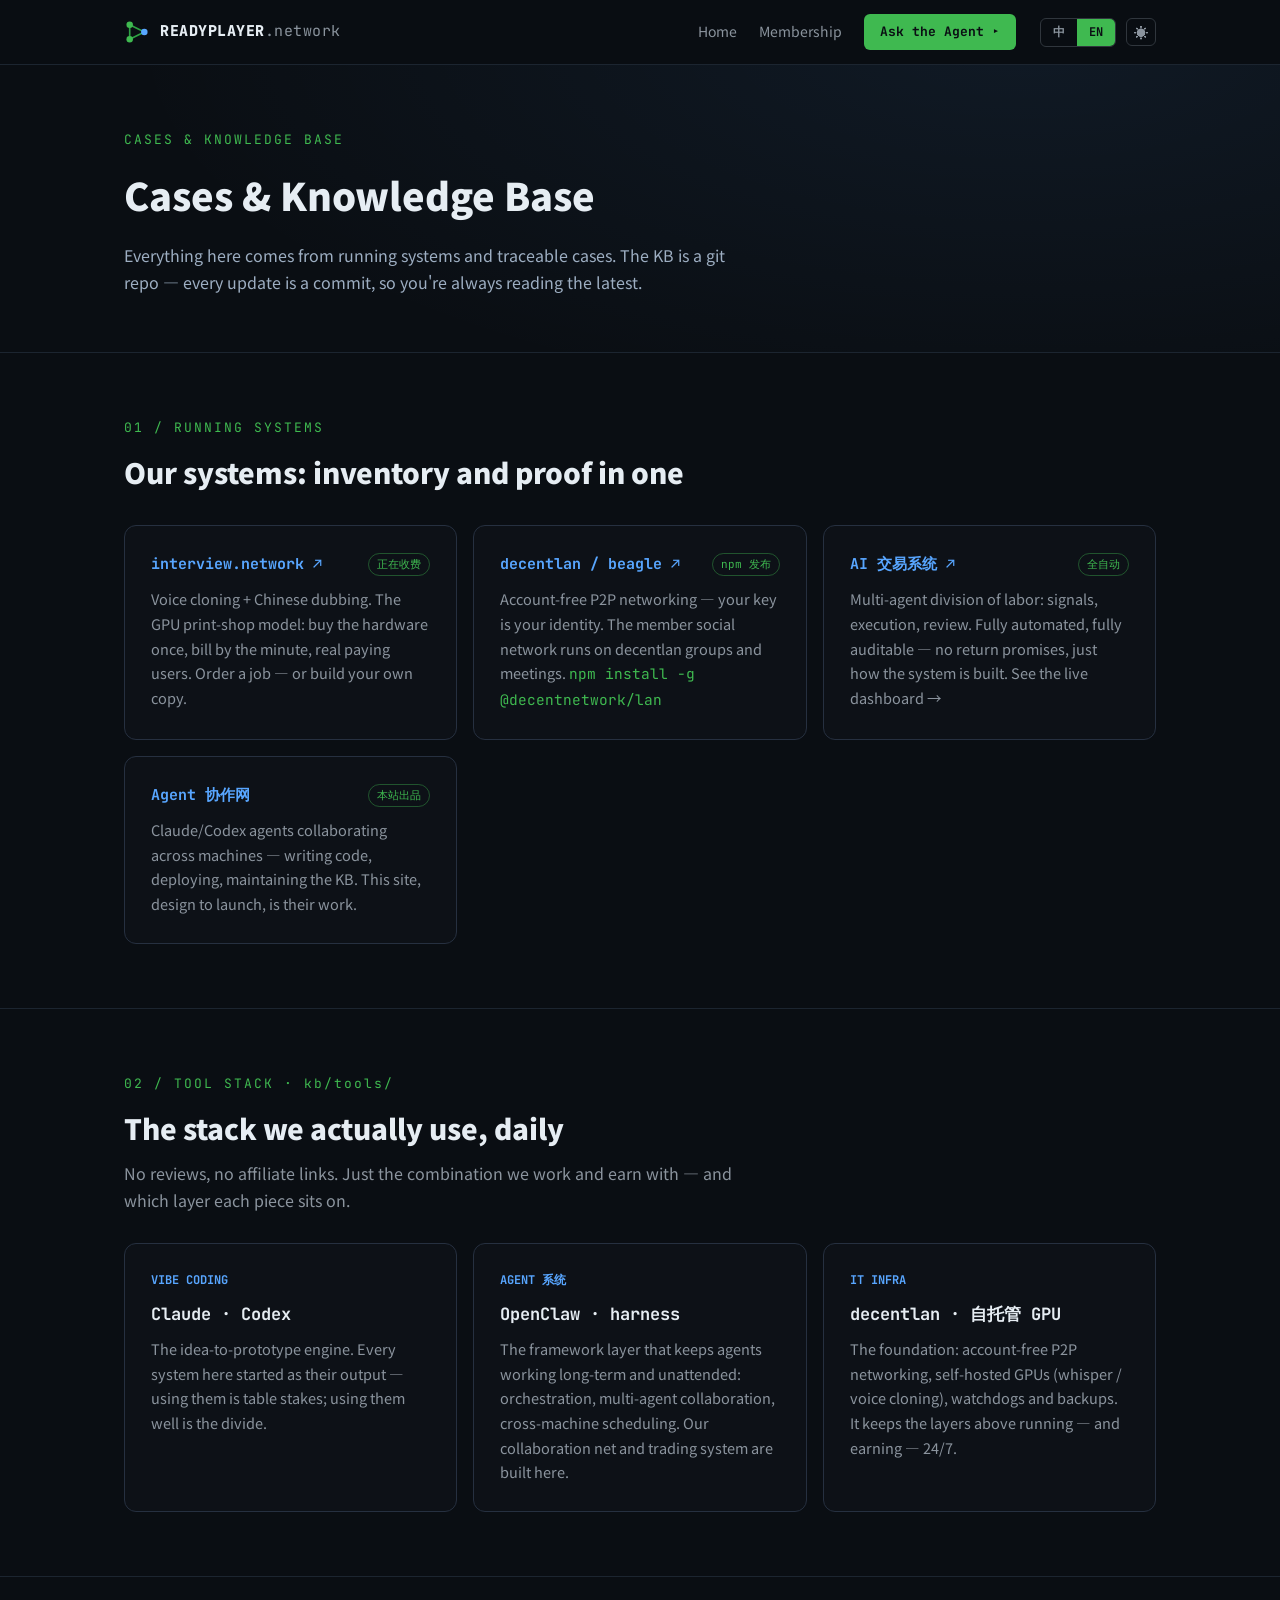
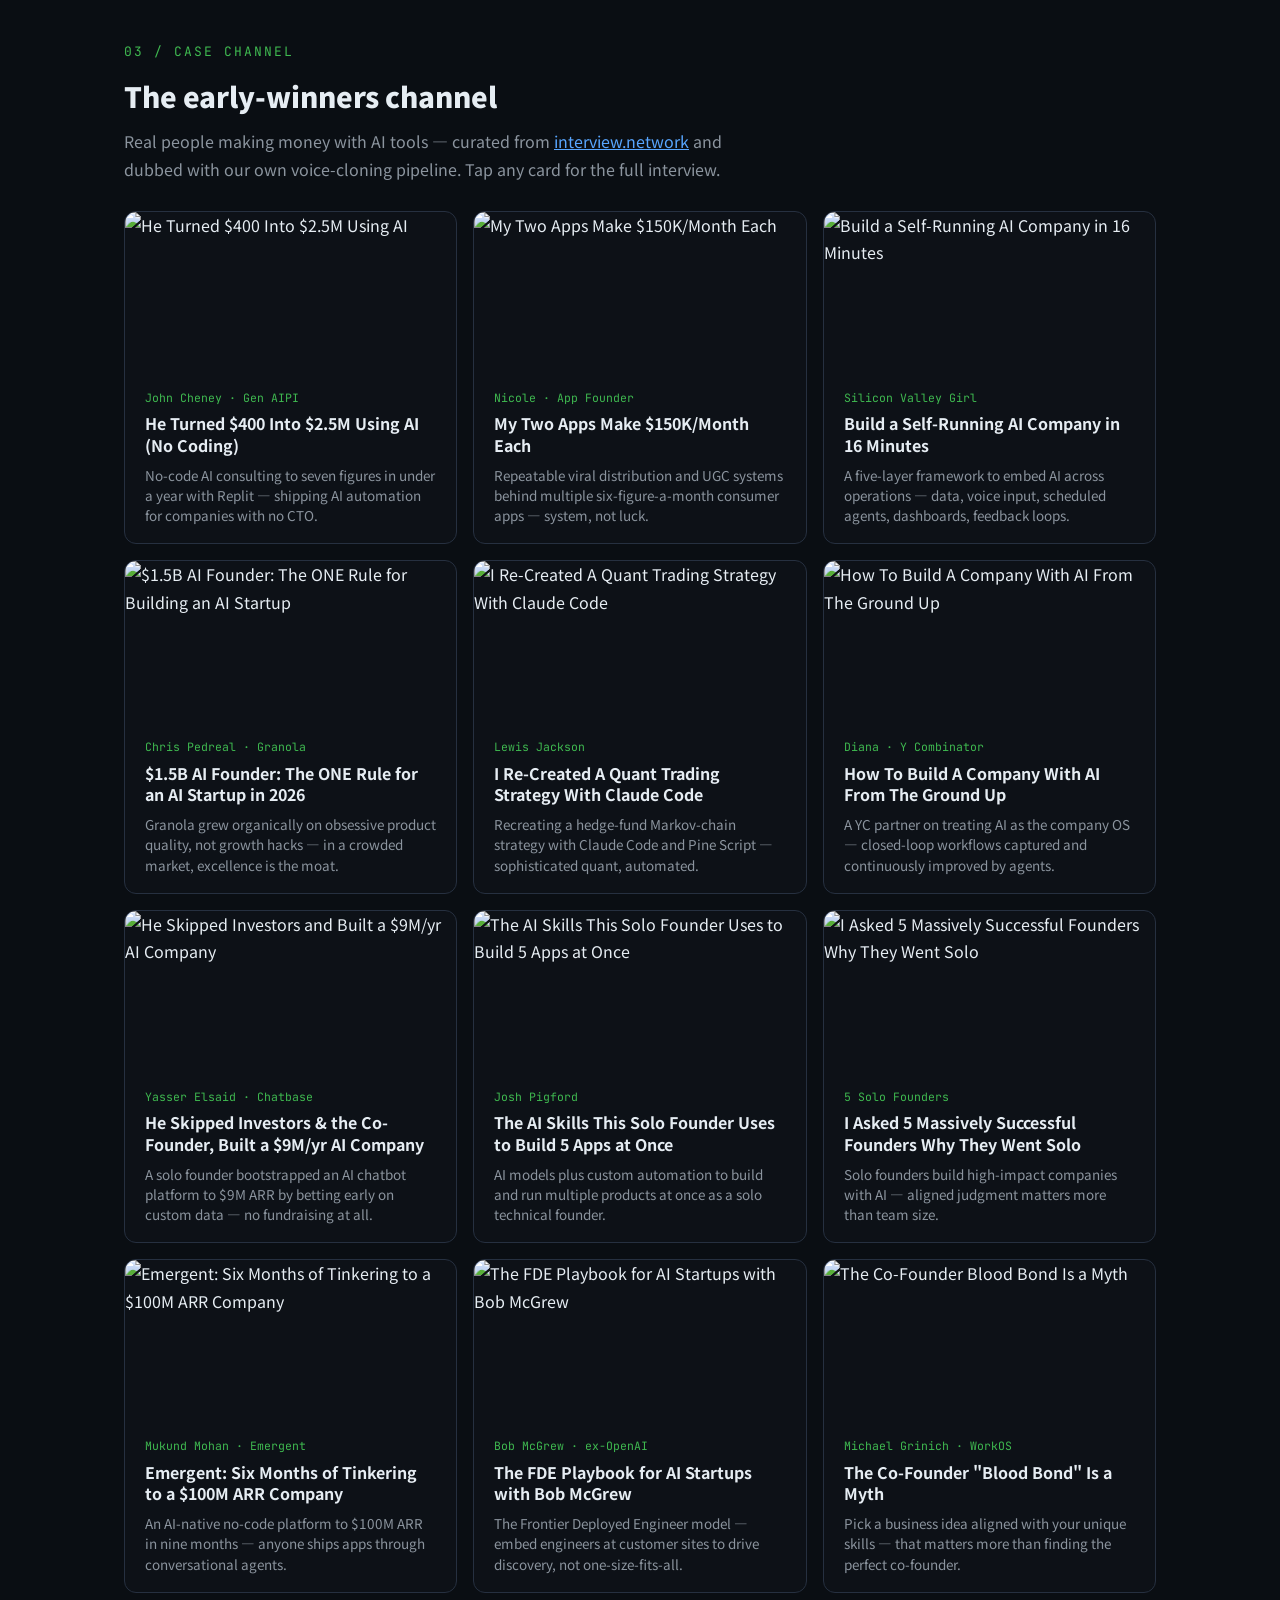
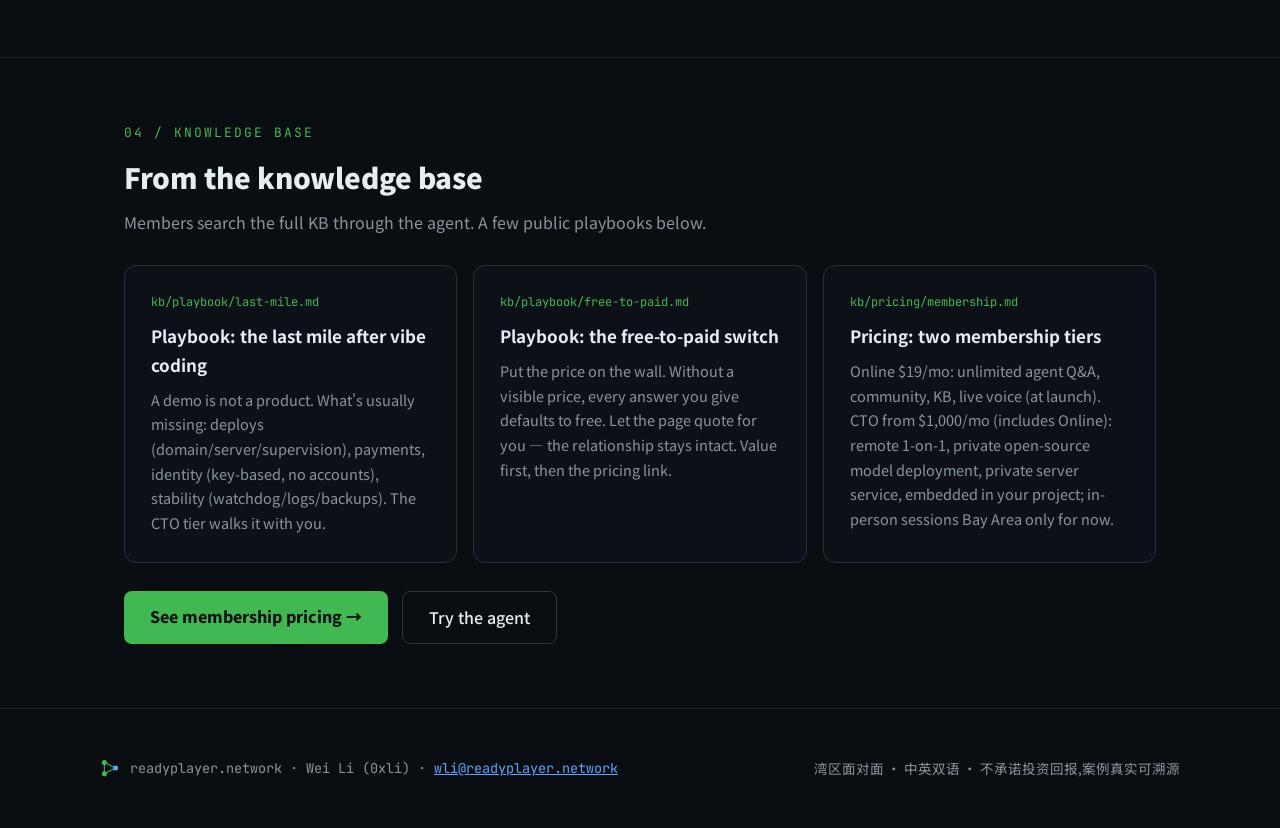
==== cases.html @ f2c391f9 "readyplayer.network static site" ====
<!DOCTYPE html>
<html lang="zh" data-lang="zh" data-theme="dark">
<head>
<meta charset="utf-8">
<meta name="viewport" content="width=device-width, initial-scale=1">
<title>案例与知识库 — ReadyPlayer 头号玩家 | Cases &amp; Knowledge Base</title>
<meta name="description" content="ReadyPlayer 案例与知识库:自建正在运行的系统、每天在用的 AI 工具栈、先行者案例频道、公开变现打法。知识库是 git 仓库,更新即提交。">
<link rel="icon" href="data:image/svg+xml,%3Csvg xmlns='http://www.w3.org/2000/svg' viewBox='0 0 64 64'%3E%3Cline x1='14' y1='14' x2='14' y2='50' stroke='%232ea043' stroke-width='4'/%3E%3Cline x1='14' y1='14' x2='50' y2='32' stroke='%232ea043' stroke-width='4'/%3E%3Cline x1='14' y1='50' x2='50' y2='32' stroke='%232ea043' stroke-width='4'/%3E%3Ccircle cx='14' cy='14' r='8' fill='%233fb950'/%3E%3Ccircle cx='14' cy='50' r='8' fill='%233fb950'/%3E%3Ccircle cx='50' cy='32' r='8' fill='%2358a6ff'/%3E%3C/svg%3E">
<link rel="preconnect" href="https://fonts.googleapis.com">
<link href="https://fonts.googleapis.com/css2?family=JetBrains+Mono:wght@400;500;700;800&family=Noto+Sans+SC:wght@400;500;700;900&display=swap" rel="stylesheet">
<link rel="stylesheet" href="assets/site.css">
<script src="assets/site.js"></script>
</head>
<body>

<nav style="position:sticky;top:0;z-index:50;background:var(--nav-bg);backdrop-filter:blur(12px);border-bottom:1px solid var(--line)">
  <div class="navbar-inner" style="max-width:1080px;margin:0 auto;padding:14px 24px;display:flex;align-items:center;gap:24px">
    <a href="index.html" style="display:flex;align-items:center;gap:10px;text-decoration:none;color:var(--txt)">
      <svg width="26" height="26" viewBox="0 0 64 64">
        <line x1="14" y1="14" x2="14" y2="50" stroke="var(--acc-line)" stroke-width="4"></line>
        <line x1="14" y1="14" x2="50" y2="32" stroke="var(--acc-line)" stroke-width="4"></line>
        <line x1="14" y1="50" x2="50" y2="32" stroke="var(--acc-line)" stroke-width="4"></line>
        <circle cx="14" cy="14" r="8" fill="var(--acc)"></circle>
        <circle cx="14" cy="50" r="8" fill="var(--acc)"></circle>
        <circle cx="50" cy="32" r="8" fill="var(--acc2)"></circle>
      </svg>
      <span style="font-family:'JetBrains Mono',monospace;font-weight:800;font-size:15px;letter-spacing:.5px">READYPLAYER<span style="color:var(--dim);font-weight:400">.network</span></span>
    </a>
    <div class="navbar-links" style="flex:1;display:flex;gap:22px;justify-content:flex-end;align-items:center;font-size:14px">
      <a href="index.html" class="navlink"><span class="zh">首页</span><span class="en">Home</span></a>
      <a href="index.html#pricing" class="navlink nav-sm-hide"><span class="zh">会员</span><span class="en">Membership</span></a>
      <a href="index.html#contact" class="nav-cta"><span class="zh">问 Agent ▸</span><span class="en">Ask the Agent ▸</span></a>
    </div>
    <div class="navbar-controls" style="display:flex;align-items:center;gap:10px">
      <div style="display:flex;border:1px solid var(--line3);border-radius:6px;overflow:hidden;font-family:'JetBrains Mono',monospace;font-size:12px">
        <button class="langbtn zh-btn" onclick="rpSetLang('zh')">中</button>
        <button class="langbtn en-btn" onclick="rpSetLang('en')">EN</button>
      </div>
      <button class="themebtn" onclick="rpToggleTheme()" aria-label="theme"><span class="ic-dark">☀</span><span class="ic-light">☾</span></button>
    </div>
  </div>
</nav>

<header style="border-bottom:1px solid var(--line);background:radial-gradient(ellipse 900px 380px at 80% -10%, var(--glow2), transparent)">
  <div style="max-width:1080px;margin:0 auto;padding:64px 24px 56px">
    <p style="margin:0 0 12px;font-family:'JetBrains Mono',monospace;font-size:13px;color:var(--acc);letter-spacing:2px">CASES &amp; KNOWLEDGE BASE</p>
    <div class="zh"><h1 style="margin:0;font-size:38px;font-weight:900">案例与知识库</h1><p style="margin:14px 0 0;color:var(--body);max-width:620px;text-wrap:pretty">所有内容来自正在运行的系统和真实可溯源的案例。知识库是 git 仓库,更新即提交——你看到的永远是最新版。</p></div>
    <div class="en"><h1 style="margin:0;font-size:38px;font-weight:900">Cases &amp; Knowledge Base</h1><p style="margin:14px 0 0;color:var(--body);max-width:620px;text-wrap:pretty">Everything here comes from running systems and traceable cases. The KB is a git repo — every update is a commit, so you're always reading the latest.</p></div>
  </div>
</header>

<section style="border-bottom:1px solid var(--line)">
  <div style="max-width:1080px;margin:0 auto;padding:64px 24px">
    <p style="margin:0 0 10px;font-family:'JetBrains Mono',monospace;font-size:13px;color:var(--acc);letter-spacing:2px">01 / RUNNING SYSTEMS</p>
    <h2 class="zh" style="margin:0 0 28px;font-size:28px;font-weight:900">自建系统:既是商品,也是能力证明</h2>
    <h2 class="en" style="margin:0 0 28px;font-size:28px;font-weight:900">Our systems: inventory and proof in one</h2>
    <div style="display:grid;grid-template-columns:repeat(auto-fit,minmax(300px,1fr));gap:16px">
      <a class="case-card" href="https://interview.network" target="_blank" rel="noopener" style="background:var(--panel);border:1px solid var(--line2);border-radius:12px;padding:26px;text-decoration:none;color:inherit;display:block">
        <div style="display:flex;justify-content:space-between;align-items:center;margin-bottom:10px"><b style="color:var(--acc2);font-family:'JetBrains Mono',monospace;font-size:15px">interview.network ↗</b><span style="font-family:'JetBrains Mono',monospace;font-size:11px;color:var(--acc);border:1px solid var(--acc-soft);border-radius:99px;padding:1px 8px">正在收费</span></div>
        <p class="zh" style="margin:0;color:var(--dim);font-size:14.5px">声音克隆 + 中文配音服务。GPU 打印店模式:设备一次投入,按分钟计费,真实付费用户。可以直接下单体验,也可以照着做一个你自己的。</p>
        <p class="en" style="margin:0;color:var(--dim);font-size:14.5px">Voice cloning + Chinese dubbing. The GPU print-shop model: buy the hardware once, bill by the minute, real paying users. Order a job — or build your own copy.</p>
      </a>
      <a class="case-card" href="https://beagle.chat" target="_blank" rel="noopener" style="background:var(--panel);border:1px solid var(--line2);border-radius:12px;padding:26px;text-decoration:none;color:inherit;display:block">
        <div style="display:flex;justify-content:space-between;align-items:center;margin-bottom:10px"><b style="color:var(--acc2);font-family:'JetBrains Mono',monospace;font-size:15px">decentlan / beagle ↗</b><span style="font-family:'JetBrains Mono',monospace;font-size:11px;color:var(--acc);border:1px solid var(--acc-soft);border-radius:99px;padding:1px 8px">npm 发布</span></div>
        <p class="zh" style="margin:0;color:var(--dim);font-size:14.5px">无账号 P2P 组网,密钥即身份。会员的社交网络群和语音会议就跑在 decentlan 的群与会议上。<span style="font-family:'JetBrains Mono',monospace;color:var(--acc)">npm install -g @decentnetwork/lan</span></p>
        <p class="en" style="margin:0;color:var(--dim);font-size:14.5px">Account-free P2P networking — your key is your identity. The member social network runs on decentlan groups and meetings. <span style="font-family:'JetBrains Mono',monospace;color:var(--acc)">npm install -g @decentnetwork/lan</span></p>
      </a>
      <a class="case-card" href="https://btc.fi.chat" target="_blank" rel="noopener" style="background:var(--panel);border:1px solid var(--line2);border-radius:12px;padding:26px;text-decoration:none;color:inherit;display:block">
        <div style="display:flex;justify-content:space-between;align-items:center;margin-bottom:10px"><b style="color:var(--acc2);font-family:'JetBrains Mono',monospace;font-size:15px">AI 交易系统 ↗</b><span style="font-family:'JetBrains Mono',monospace;font-size:11px;color:var(--acc);border:1px solid var(--acc-soft);border-radius:99px;padding:1px 8px">全自动</span></div>
        <p class="zh" style="margin:0;color:var(--dim);font-size:14.5px">多 agent 分工:信号、执行、复盘。全自动运行,数据全程可审计——不承诺回报,只展示系统怎么搭。看实时看板 →</p>
        <p class="en" style="margin:0;color:var(--dim);font-size:14.5px">Multi-agent division of labor: signals, execution, review. Fully automated, fully auditable — no return promises, just how the system is built. See the live dashboard →</p>
      </a>
      <div style="background:var(--panel);border:1px solid var(--line2);border-radius:12px;padding:26px">
        <div style="display:flex;justify-content:space-between;align-items:center;margin-bottom:10px"><b style="color:var(--acc2);font-family:'JetBrains Mono',monospace;font-size:15px">Agent 协作网</b><span style="font-family:'JetBrains Mono',monospace;font-size:11px;color:var(--acc);border:1px solid var(--acc-soft);border-radius:99px;padding:1px 8px">本站出品</span></div>
        <p class="zh" style="margin:0;color:var(--dim);font-size:14.5px">Claude/Codex 多 agent 跨机协作:写代码、部署、维护知识库。这个网站从设计到上线就是它们的作品。</p>
        <p class="en" style="margin:0;color:var(--dim);font-size:14.5px">Claude/Codex agents collaborating across machines — writing code, deploying, maintaining the KB. This site, design to launch, is their work.</p>
      </div>
    </div>
  </div>
</section>

<section style="border-bottom:1px solid var(--line)">
  <div style="max-width:1080px;margin:0 auto;padding:64px 24px">
    <p style="margin:0 0 10px;font-family:'JetBrains Mono',monospace;font-size:13px;color:var(--acc);letter-spacing:2px">02 / TOOL STACK · kb/tools/</p>
    <div class="zh"><h2 style="margin:0 0 8px;font-size:28px;font-weight:900">我们每天在用的工具栈</h2><p style="margin:0 0 28px;color:var(--dim);max-width:640px">不评测、不带货。只讲我们自己每天用来干活、赚钱的组合,以及各自放在哪一层。</p></div>
    <div class="en"><h2 style="margin:0 0 8px;font-size:28px;font-weight:900">The stack we actually use, daily</h2><p style="margin:0 0 28px;color:var(--dim);max-width:640px">No reviews, no affiliate links. Just the combination we work and earn with — and which layer each piece sits on.</p></div>
    <div style="display:grid;grid-template-columns:repeat(auto-fit,minmax(300px,1fr));gap:16px">
      <div style="background:var(--panel);border:1px solid var(--line2);border-radius:12px;padding:26px">
        <p style="margin:0 0 10px;font-family:'JetBrains Mono',monospace;font-size:12px;color:var(--acc2);font-weight:700">VIBE CODING</p>
        <h3 style="margin:0 0 8px;font-size:17px;font-family:'JetBrains Mono',monospace">Claude · Codex</h3>
        <p class="zh" style="margin:0;color:var(--dim);font-size:14.5px">从想法到原型的引擎。我们所有系统的第一行代码都出自它们——会用是入场券,用好是分水岭。</p>
        <p class="en" style="margin:0;color:var(--dim);font-size:14.5px">The idea-to-prototype engine. Every system here started as their output — using them is table stakes; using them well is the divide.</p>
      </div>
      <div style="background:var(--panel);border:1px solid var(--line2);border-radius:12px;padding:26px">
        <p style="margin:0 0 10px;font-family:'JetBrains Mono',monospace;font-size:12px;color:var(--acc2);font-weight:700">AGENT 系统</p>
        <h3 style="margin:0 0 8px;font-size:17px;font-family:'JetBrains Mono',monospace">OpenClaw · harness</h3>
        <p class="zh" style="margin:0;color:var(--dim);font-size:14.5px">让 agent 长期、自动地干活的框架层:任务编排、多 agent 协作、跨机调度。我们的协作网和交易系统都构建在这一层。</p>
        <p class="en" style="margin:0;color:var(--dim);font-size:14.5px">The framework layer that keeps agents working long-term and unattended: orchestration, multi-agent collaboration, cross-machine scheduling. Our collaboration net and trading system are built here.</p>
      </div>
      <div style="background:var(--panel);border:1px solid var(--line2);border-radius:12px;padding:26px">
        <p style="margin:0 0 10px;font-family:'JetBrains Mono',monospace;font-size:12px;color:var(--acc2);font-weight:700">IT INFRA</p>
        <h3 style="margin:0 0 8px;font-size:17px;font-family:'JetBrains Mono',monospace">decentlan · 自托管 GPU</h3>
        <p class="zh" style="margin:0;color:var(--dim);font-size:14.5px">底座:无账号 P2P 组网、自托管 GPU(whisper/声音克隆)、看门狗与备份。让上面两层的产出能 24 小时跑着收钱。</p>
        <p class="en" style="margin:0;color:var(--dim);font-size:14.5px">The foundation: account-free P2P networking, self-hosted GPUs (whisper / voice cloning), watchdogs and backups. It keeps the layers above running — and earning — 24/7.</p>
      </div>
    </div>
  </div>
</section>

<section style="border-bottom:1px solid var(--line)">
  <div style="max-width:1080px;margin:0 auto;padding:64px 24px">
    <p style="margin:0 0 10px;font-family:'JetBrains Mono',monospace;font-size:13px;color:var(--acc);letter-spacing:2px">03 / CASE CHANNEL</p>
    <div class="zh"><h2 style="margin:0 0 8px;font-size:28px;font-weight:900">先行者案例频道</h2><p style="margin:0 0 28px;color:var(--dim);max-width:640px">用 AI 工具创业、创收的真实先行者,精选自 <a href="https://interview.network" target="_blank" rel="noopener" style="color:var(--acc2)">interview.network</a>,并用我们自己的声音克隆管线制作中文版。点开看完整访谈。</p></div>
    <div class="en"><h2 style="margin:0 0 8px;font-size:28px;font-weight:900">The early-winners channel</h2><p style="margin:0 0 28px;color:var(--dim);max-width:640px">Real people making money with AI tools — curated from <a href="https://interview.network" target="_blank" rel="noopener" style="color:var(--acc2)">interview.network</a> and dubbed with our own voice-cloning pipeline. Tap any card for the full interview.</p></div>
    <div style="display:grid;grid-template-columns:repeat(auto-fit,minmax(280px,1fr));gap:16px">
      <a class="case-card" href="https://interview.network/interview/y_ON1Qbb274" target="_blank" rel="noopener" style="background:var(--panel);border:1px solid var(--line2);border-radius:12px;overflow:hidden;text-decoration:none;color:inherit;display:flex;flex-direction:column">
        <img src="https://i.ytimg.com/vi/y_ON1Qbb274/hqdefault.jpg" alt="He Turned $400 Into $2.5M Using AI" loading="lazy" style="width:100%;height:158px;object-fit:cover;display:block">
        <div style="padding:18px 20px">
          <p style="margin:0 0 6px;font-family:'JetBrains Mono',monospace;font-size:11.5px;color:var(--acc)">John Cheney · Gen AIPI</p>
          <h3 style="margin:0 0 8px;font-size:16px;line-height:1.35"><span class="zh">用 AI 把 $400 变成 $250 万(不写代码)</span><span class="en">He Turned $400 Into $2.5M Using AI (No Coding)</span></h3>
          <p class="zh" style="margin:0;color:var(--dim);font-size:13.5px;line-height:1.5">用 Replit 等无代码工具搭 AI 咨询业务,一年内做到百万美元,帮没有 CTO 的公司落地 AI 自动化。</p>
          <p class="en" style="margin:0;color:var(--dim);font-size:13.5px;line-height:1.5">No-code AI consulting to seven figures in under a year with Replit — shipping AI automation for companies with no CTO.</p>
        </div>
      </a>
      <a class="case-card" href="https://interview.network/interview/32vqaJa90kw" target="_blank" rel="noopener" style="background:var(--panel);border:1px solid var(--line2);border-radius:12px;overflow:hidden;text-decoration:none;color:inherit;display:flex;flex-direction:column">
        <img src="https://i.ytimg.com/vi/32vqaJa90kw/hqdefault.jpg" alt="My Two Apps Make $150K/Month Each" loading="lazy" style="width:100%;height:158px;object-fit:cover;display:block">
        <div style="padding:18px 20px">
          <p style="margin:0 0 6px;font-family:'JetBrains Mono',monospace;font-size:11.5px;color:var(--acc)">Nicole · App Founder</p>
          <h3 style="margin:0 0 8px;font-size:16px;line-height:1.35"><span class="zh">我的两个 App 各自月入 15 万美元</span><span class="en">My Two Apps Make $150K/Month Each</span></h3>
          <p class="zh" style="margin:0;color:var(--dim);font-size:13.5px;line-height:1.5">用可复制的病毒式分发和 UGC 系统,做出多个月入六位数的消费级 App —— 靠体系,不靠运气。</p>
          <p class="en" style="margin:0;color:var(--dim);font-size:13.5px;line-height:1.5">Repeatable viral distribution and UGC systems behind multiple six-figure-a-month consumer apps — system, not luck.</p>
        </div>
      </a>
      <a class="case-card" href="https://interview.network/interview/Baa71rPgxvA" target="_blank" rel="noopener" style="background:var(--panel);border:1px solid var(--line2);border-radius:12px;overflow:hidden;text-decoration:none;color:inherit;display:flex;flex-direction:column">
        <img src="https://i.ytimg.com/vi/Baa71rPgxvA/hqdefault.jpg" alt="Build a Self-Running AI Company in 16 Minutes" loading="lazy" style="width:100%;height:158px;object-fit:cover;display:block">
        <div style="padding:18px 20px">
          <p style="margin:0 0 6px;font-family:'JetBrains Mono',monospace;font-size:11.5px;color:var(--acc)">Silicon Valley Girl</p>
          <h3 style="margin:0 0 8px;font-size:16px;line-height:1.35"><span class="zh">16 分钟搭一家自运转的 AI 公司</span><span class="en">Build a Self-Running AI Company in 16 Minutes</span></h3>
          <p class="zh" style="margin:0;color:var(--dim);font-size:13.5px;line-height:1.5">五层框架把 AI 嵌进公司运营:结构化数据、语音输入、定时 AI agent、自定义看板、自动反馈闭环。</p>
          <p class="en" style="margin:0;color:var(--dim);font-size:13.5px;line-height:1.5">A five-layer framework to embed AI across operations — data, voice input, scheduled agents, dashboards, feedback loops.</p>
        </div>
      </a>
      <a class="case-card" href="https://interview.network/interview/U7apPfqHgvg" target="_blank" rel="noopener" style="background:var(--panel);border:1px solid var(--line2);border-radius:12px;overflow:hidden;text-decoration:none;color:inherit;display:flex;flex-direction:column">
        <img src="https://i.ytimg.com/vi/U7apPfqHgvg/hqdefault.jpg" alt="$1.5B AI Founder: The ONE Rule for Building an AI Startup" loading="lazy" style="width:100%;height:158px;object-fit:cover;display:block">
        <div style="padding:18px 20px">
          <p style="margin:0 0 6px;font-family:'JetBrains Mono',monospace;font-size:11.5px;color:var(--acc)">Chris Pedreal · Granola</p>
          <h3 style="margin:0 0 8px;font-size:16px;line-height:1.35"><span class="zh">15 亿美元 AI 创始人:2026 做 AI 创业的唯一铁律</span><span class="en">$1.5B AI Founder: The ONE Rule for an AI Startup in 2026</span></h3>
          <p class="zh" style="margin:0;color:var(--dim);font-size:13.5px;line-height:1.5">Granola 靠极致产品质量自然增长,而非增长黑客 —— 在拥挤的 AI 市场里,卓越体验才是护城河。</p>
          <p class="en" style="margin:0;color:var(--dim);font-size:13.5px;line-height:1.5">Granola grew organically on obsessive product quality, not growth hacks — in a crowded market, excellence is the moat.</p>
        </div>
      </a>
      <a class="case-card" href="https://interview.network/interview/ZVMTeDBmSrI" target="_blank" rel="noopener" style="background:var(--panel);border:1px solid var(--line2);border-radius:12px;overflow:hidden;text-decoration:none;color:inherit;display:flex;flex-direction:column">
        <img src="https://i.ytimg.com/vi/ZVMTeDBmSrI/hqdefault.jpg" alt="I Re-Created A Quant Trading Strategy With Claude Code" loading="lazy" style="width:100%;height:158px;object-fit:cover;display:block">
        <div style="padding:18px 20px">
          <p style="margin:0 0 6px;font-family:'JetBrains Mono',monospace;font-size:11.5px;color:var(--acc)">Lewis Jackson</p>
          <h3 style="margin:0 0 8px;font-size:16px;line-height:1.35"><span class="zh">我用 Claude Code 复刻了一套量化交易策略</span><span class="en">I Re-Created A Quant Trading Strategy With Claude Code</span></h3>
          <p class="zh" style="margin:0;color:var(--dim);font-size:13.5px;line-height:1.5">用 Claude Code + Pine Script 复刻对冲基金的马尔可夫链状态分析,把复杂算法策略自动化。</p>
          <p class="en" style="margin:0;color:var(--dim);font-size:13.5px;line-height:1.5">Recreating a hedge-fund Markov-chain strategy with Claude Code and Pine Script — sophisticated quant, automated.</p>
        </div>
      </a>
      <a class="case-card" href="https://interview.network/interview/EN7frwQIbKc" target="_blank" rel="noopener" style="background:var(--panel);border:1px solid var(--line2);border-radius:12px;overflow:hidden;text-decoration:none;color:inherit;display:flex;flex-direction:column">
        <img src="https://i.ytimg.com/vi/EN7frwQIbKc/hqdefault.jpg" alt="How To Build A Company With AI From The Ground Up" loading="lazy" style="width:100%;height:158px;object-fit:cover;display:block">
        <div style="padding:18px 20px">
          <p style="margin:0 0 6px;font-family:'JetBrains Mono',monospace;font-size:11.5px;color:var(--acc)">Diana · Y Combinator</p>
          <h3 style="margin:0 0 8px;font-size:16px;line-height:1.35"><span class="zh">如何用 AI 从零搭建一家公司</span><span class="en">How To Build A Company With AI From The Ground Up</span></h3>
          <p class="zh" style="margin:0;color:var(--dim);font-size:13.5px;line-height:1.5">YC 合伙人视角:把 AI 当公司操作系统,用闭环流程让每个工作流被捕捉、被 agent 持续改进。</p>
          <p class="en" style="margin:0;color:var(--dim);font-size:13.5px;line-height:1.5">A YC partner on treating AI as the company OS — closed-loop workflows captured and continuously improved by agents.</p>
        </div>
      </a>
      <a class="case-card" href="https://interview.network/interview/xTtynSB1Aak" target="_blank" rel="noopener" style="background:var(--panel);border:1px solid var(--line2);border-radius:12px;overflow:hidden;text-decoration:none;color:inherit;display:flex;flex-direction:column">
        <img src="https://i.ytimg.com/vi/xTtynSB1Aak/hqdefault.jpg" alt="He Skipped Investors and Built a $9M/yr AI Company" loading="lazy" style="width:100%;height:158px;object-fit:cover;display:block">
        <div style="padding:18px 20px">
          <p style="margin:0 0 6px;font-family:'JetBrains Mono',monospace;font-size:11.5px;color:var(--acc)">Yasser Elsaid · Chatbase</p>
          <h3 style="margin:0 0 8px;font-size:16px;line-height:1.35"><span class="zh">他跳过投资人和联合创始人,做出年入 $900 万的 AI 公司</span><span class="en">He Skipped Investors &amp; the Co-Founder, Built a $9M/yr AI Company</span></h3>
          <p class="zh" style="margin:0;color:var(--dim);font-size:13.5px;line-height:1.5">一个人 bootstrap 一个 AI 聊天机器人平台到年入 $900 万,靠早押注自定义数据集成,全程不融资。</p>
          <p class="en" style="margin:0;color:var(--dim);font-size:13.5px;line-height:1.5">A solo founder bootstrapped an AI chatbot platform to $9M ARR by betting early on custom data — no fundraising at all.</p>
        </div>
      </a>
      <a class="case-card" href="https://interview.network/interview/GdxLaeyu33c" target="_blank" rel="noopener" style="background:var(--panel);border:1px solid var(--line2);border-radius:12px;overflow:hidden;text-decoration:none;color:inherit;display:flex;flex-direction:column">
        <img src="https://i.ytimg.com/vi/GdxLaeyu33c/hqdefault.jpg" alt="The AI Skills This Solo Founder Uses to Build 5 Apps at Once" loading="lazy" style="width:100%;height:158px;object-fit:cover;display:block">
        <div style="padding:18px 20px">
          <p style="margin:0 0 6px;font-family:'JetBrains Mono',monospace;font-size:11.5px;color:var(--acc)">Josh Pigford</p>
          <h3 style="margin:0 0 8px;font-size:16px;line-height:1.35"><span class="zh">这位 solo 创始人同时做 5 个 App 用的 AI 技能</span><span class="en">The AI Skills This Solo Founder Uses to Build 5 Apps at Once</span></h3>
          <p class="zh" style="margin:0;color:var(--dim);font-size:13.5px;line-height:1.5">用 AI 模型加自定义自动化脚本,一个人同时开发多个产品、在项目间分配注意力。</p>
          <p class="en" style="margin:0;color:var(--dim);font-size:13.5px;line-height:1.5">AI models plus custom automation to build and run multiple products at once as a solo technical founder.</p>
        </div>
      </a>
      <a class="case-card" href="https://interview.network/interview/DoUmckt2emk" target="_blank" rel="noopener" style="background:var(--panel);border:1px solid var(--line2);border-radius:12px;overflow:hidden;text-decoration:none;color:inherit;display:flex;flex-direction:column">
        <img src="https://i.ytimg.com/vi/DoUmckt2emk/hqdefault.jpg" alt="I Asked 5 Massively Successful Founders Why They Went Solo" loading="lazy" style="width:100%;height:158px;object-fit:cover;display:block">
        <div style="padding:18px 20px">
          <p style="margin:0 0 6px;font-family:'JetBrains Mono',monospace;font-size:11.5px;color:var(--acc)">5 Solo Founders</p>
          <h3 style="margin:0 0 8px;font-size:16px;line-height:1.35"><span class="zh">我问了 5 位极成功的创始人:为什么选择单干</span><span class="en">I Asked 5 Massively Successful Founders Why They Went Solo</span></h3>
          <p class="zh" style="margin:0;color:var(--dim);font-size:13.5px;line-height:1.5">solo 创始人用 AI 自动化和个人判断做出高影响力公司 —— 判断的一致性比团队规模更重要。</p>
          <p class="en" style="margin:0;color:var(--dim);font-size:13.5px;line-height:1.5">Solo founders build high-impact companies with AI — aligned judgment matters more than team size.</p>
        </div>
      </a>
      <a class="case-card" href="https://interview.network/interview/yyXCQHX55N4" target="_blank" rel="noopener" style="background:var(--panel);border:1px solid var(--line2);border-radius:12px;overflow:hidden;text-decoration:none;color:inherit;display:flex;flex-direction:column">
        <img src="https://i.ytimg.com/vi/yyXCQHX55N4/hqdefault.jpg" alt="Emergent: Six Months of Tinkering to a $100M ARR Company" loading="lazy" style="width:100%;height:158px;object-fit:cover;display:block">
        <div style="padding:18px 20px">
          <p style="margin:0 0 6px;font-family:'JetBrains Mono',monospace;font-size:11.5px;color:var(--acc)">Mukund Mohan · Emergent</p>
          <h3 style="margin:0 0 8px;font-size:16px;line-height:1.35"><span class="zh">Emergent:半年折腾出一家 $1 亿 ARR 的公司</span><span class="en">Emergent: Six Months of Tinkering to a $100M ARR Company</span></h3>
          <p class="zh" style="margin:0;color:var(--dim);font-size:13.5px;line-height:1.5">AI 原生无代码平台,任何人靠对话式 AI agent 构建并部署应用,9 个月做到 $1 亿 ARR、850 万用户。</p>
          <p class="en" style="margin:0;color:var(--dim);font-size:13.5px;line-height:1.5">An AI-native no-code platform to $100M ARR in nine months — anyone ships apps through conversational agents.</p>
        </div>
      </a>
      <a class="case-card" href="https://interview.network/interview/Zyw-YA0k3xo" target="_blank" rel="noopener" style="background:var(--panel);border:1px solid var(--line2);border-radius:12px;overflow:hidden;text-decoration:none;color:inherit;display:flex;flex-direction:column">
        <img src="https://i.ytimg.com/vi/Zyw-YA0k3xo/hqdefault.jpg" alt="The FDE Playbook for AI Startups with Bob McGrew" loading="lazy" style="width:100%;height:158px;object-fit:cover;display:block">
        <div style="padding:18px 20px">
          <p style="margin:0 0 6px;font-family:'JetBrains Mono',monospace;font-size:11.5px;color:var(--acc)">Bob McGrew · ex-OpenAI</p>
          <h3 style="margin:0 0 8px;font-size:16px;line-height:1.35"><span class="zh">AI 创业的 FDE 打法 · Bob McGrew</span><span class="en">The FDE Playbook for AI Startups with Bob McGrew</span></h3>
          <p class="zh" style="margin:0;color:var(--dim);font-size:13.5px;line-height:1.5">前沿部署工程师(FDE)模式:把工程师嵌到客户现场做定制,以此驱动产品发现,而非卖一刀切的产品。</p>
          <p class="en" style="margin:0;color:var(--dim);font-size:13.5px;line-height:1.5">The Frontier Deployed Engineer model — embed engineers at customer sites to drive discovery, not one-size-fits-all.</p>
        </div>
      </a>
      <a class="case-card" href="https://interview.network/interview/-ybWXJnEqPc" target="_blank" rel="noopener" style="background:var(--panel);border:1px solid var(--line2);border-radius:12px;overflow:hidden;text-decoration:none;color:inherit;display:flex;flex-direction:column">
        <img src="https://i.ytimg.com/vi/-ybWXJnEqPc/hqdefault.jpg" alt="The Co-Founder Blood Bond Is a Myth" loading="lazy" style="width:100%;height:158px;object-fit:cover;display:block">
        <div style="padding:18px 20px">
          <p style="margin:0 0 6px;font-family:'JetBrains Mono',monospace;font-size:11.5px;color:var(--acc)">Michael Grinich · WorkOS</p>
          <h3 style="margin:0 0 8px;font-size:16px;line-height:1.35"><span class="zh">联合创始人的"血盟"是个神话</span><span class="en">The Co-Founder "Blood Bond" Is a Myth</span></h3>
          <p class="zh" style="margin:0;color:var(--dim);font-size:13.5px;line-height:1.5">选一个跟你独特技能契合的方向,比找到完美联合创始人更重要。</p>
          <p class="en" style="margin:0;color:var(--dim);font-size:13.5px;line-height:1.5">Pick a business idea aligned with your unique skills — that matters more than finding the perfect co-founder.</p>
        </div>
      </a>
    </div>
  </div>
</section>

<section style="border-bottom:1px solid var(--line)">
  <div style="max-width:1080px;margin:0 auto;padding:64px 24px">
    <p style="margin:0 0 10px;font-family:'JetBrains Mono',monospace;font-size:13px;color:var(--acc);letter-spacing:2px">04 / KNOWLEDGE BASE</p>
    <div class="zh"><h2 style="margin:0 0 8px;font-size:28px;font-weight:900">知识库精选</h2><p style="margin:0 0 28px;color:var(--dim);max-width:640px">会员可通过 Agent 检索全部知识库。以下是公开的几条打法。</p></div>
    <div class="en"><h2 style="margin:0 0 8px;font-size:28px;font-weight:900">From the knowledge base</h2><p style="margin:0 0 28px;color:var(--dim);max-width:640px">Members search the full KB through the agent. A few public playbooks below.</p></div>
    <div style="display:grid;grid-template-columns:repeat(auto-fit,minmax(300px,1fr));gap:16px">
      <div style="background:var(--panel);border:1px solid var(--line2);border-radius:12px;padding:26px">
        <p style="margin:0 0 10px;font-family:'JetBrains Mono',monospace;font-size:12px;color:var(--acc)">kb/playbook/last-mile.md</p>
        <div class="zh"><h3 style="margin:0 0 8px;font-size:17px">打法:vibe coding 之后的最后一公里</h3><p style="margin:0;color:var(--dim);font-size:14.5px">Demo 不等于产品。缺的通常是:部署(域名/服务器/进程守护)、支付(收款通道)、身份(密钥身份免账号)、稳定性(看门狗/日志/备份)。CTO 档就是陪你走完这段。</p></div>
        <div class="en"><h3 style="margin:0 0 8px;font-size:17px">Playbook: the last mile after vibe coding</h3><p style="margin:0;color:var(--dim);font-size:14.5px">A demo is not a product. What's usually missing: deploys (domain/server/supervision), payments, identity (key-based, no accounts), stability (watchdog/logs/backups). The CTO tier walks it with you.</p></div>
      </div>
      <div style="background:var(--panel);border:1px solid var(--line2);border-radius:12px;padding:26px">
        <p style="margin:0 0 10px;font-family:'JetBrains Mono',monospace;font-size:12px;color:var(--acc)">kb/playbook/free-to-paid.md</p>
        <div class="zh"><h3 style="margin:0 0 8px;font-size:17px">打法:免费转付费的开关</h3><p style="margin:0;color:var(--dim);font-size:14.5px">明码标价。不亮价格,你的每次回答都默认免费。价格牌放在页面上,由页面替你报价,关系不伤。先给价值,再给价格链接。</p></div>
        <div class="en"><h3 style="margin:0 0 8px;font-size:17px">Playbook: the free-to-paid switch</h3><p style="margin:0;color:var(--dim);font-size:14.5px">Put the price on the wall. Without a visible price, every answer you give defaults to free. Let the page quote for you — the relationship stays intact. Value first, then the pricing link.</p></div>
      </div>
      <div style="background:var(--panel);border:1px solid var(--line2);border-radius:12px;padding:26px">
        <p style="margin:0 0 10px;font-family:'JetBrains Mono',monospace;font-size:12px;color:var(--acc)">kb/pricing/membership.md</p>
        <div class="zh"><h3 style="margin:0 0 8px;font-size:17px">定价:会员两档</h3><p style="margin:0;color:var(--dim);font-size:14.5px">Online $19/月:Agent 问答不限量、社区、知识库、实时语音(上线后)。CTO $1,000/月起(含 Online):远程 1:1、私有化开源模型部署、私有服务器服务、与项目深度融合;线下会议目前限湾区。</p></div>
        <div class="en"><h3 style="margin:0 0 8px;font-size:17px">Pricing: two membership tiers</h3><p style="margin:0;color:var(--dim);font-size:14.5px">Online $19/mo: unlimited agent Q&amp;A, community, KB, live voice (at launch). CTO from $1,000/mo (includes Online): remote 1-on-1, private open-source model deployment, private server service, embedded in your project; in-person sessions Bay Area only for now.</p></div>
      </div>
    </div>
    <div style="margin-top:28px;display:flex;gap:14px;flex-wrap:wrap">
      <a href="index.html#pricing" style="background:var(--acc);color:var(--on-acc);font-weight:800;padding:12px 26px;border-radius:8px;text-decoration:none" class="btn-fill-inline"><span class="zh">查看会员价格 →</span><span class="en">See membership pricing →</span></a>
      <a href="index.html#contact" class="btn-ghost" style="padding:12px 26px"><span class="zh">问 Agent 试试</span><span class="en">Try the agent</span></a>
    </div>
  </div>
</section>

<footer style="padding:48px 24px;color:var(--dim);font-size:13.5px">
  <div style="max-width:1080px;margin:0 auto;display:flex;justify-content:space-between;gap:24px;flex-wrap:wrap;align-items:center">
    <div style="display:flex;align-items:center;gap:10px">
      <svg width="20" height="20" viewBox="0 0 64 64">
        <line x1="14" y1="14" x2="14" y2="50" stroke="var(--acc-line)" stroke-width="4"></line>
        <line x1="14" y1="14" x2="50" y2="32" stroke="var(--acc-line)" stroke-width="4"></line>
        <line x1="14" y1="50" x2="50" y2="32" stroke="var(--acc-line)" stroke-width="4"></line>
        <circle cx="14" cy="14" r="8" fill="var(--acc)"></circle>
        <circle cx="14" cy="50" r="8" fill="var(--acc)"></circle>
        <circle cx="50" cy="32" r="8" fill="var(--acc2)"></circle>
      </svg>
      <span style="font-family:'JetBrains Mono',monospace">readyplayer.network · Wei Li (0xli) · <a href="mailto:wli@readyplayer.network">wli@readyplayer.network</a></span>
    </div>
    <span>湾区面对面 · 中英双语 · 不承诺投资回报,案例真实可溯源</span>
  </div>
</footer>

</body>
</html>
---- assets/site.css ----
/* ReadyPlayer — shared tokens + the pieces that can't live inline
   (hover states, language/theme switching, responsive collapses). */

:root{
  --bg:#0a0e13;--panel:#0d1117;--panel2:#11161d;--line:#1c2530;--line2:#263040;--line3:#30363d;
  --txt:#e6edf3;--body:#9daec2;--dim:#8b949e;--faint:#586474;
  --acc:#3fb950;--acc-hover:#4ecb60;--acc-line:#2ea043;--on-acc:#0a0e13;
  --acc2:#58a6ff;--acc2-hover:#79b8ff;--acc2-faint:rgba(88,166,255,.1);
  --acc-soft:rgba(63,185,80,.4);--acc-ring:rgba(63,185,80,.25);
  --glow:rgba(63,185,80,.09);--glow2:rgba(88,166,255,.08);
  --nav-bg:rgba(10,14,19,.88);--shadow:rgba(0,0,0,.45);
}
html[data-theme="light"]{
  --bg:#f5f7fa;--panel:#ffffff;--panel2:#eef1f5;--line:#dde4ec;--line2:#d6dee8;--line3:#c9d4df;
  --txt:#141c26;--body:#3d4b5c;--dim:#5b6875;--faint:#8b98a5;
  --acc:#1a7f37;--acc-hover:#166f30;--acc-line:#2da44e;--on-acc:#ffffff;
  --acc2:#0969da;--acc2-hover:#0550ae;--acc2-faint:rgba(9,105,218,.08);
  --acc-soft:rgba(26,127,55,.35);--acc-ring:rgba(26,127,55,.2);
  --glow:rgba(26,127,55,.08);--glow2:rgba(9,105,218,.07);
  --nav-bg:rgba(245,247,250,.88);--shadow:rgba(15,30,45,.12);
}

*{box-sizing:border-box}
body{margin:0;background:var(--bg);color:var(--txt);
  font-family:'Noto Sans SC',-apple-system,'PingFang SC',sans-serif;
  font-size:16px;line-height:1.7;min-height:100vh}
a{color:var(--acc2)}a:hover{color:var(--acc2-hover)}
@keyframes blink{0%,49%{opacity:1}50%,100%{opacity:0}}

/* language switching: <html data-lang="zh|en">, content tagged .zh / .en */
html[data-lang="zh"] .en{display:none !important}
html[data-lang="en"] .zh{display:none !important}

/* nav */
.navlink{color:var(--dim);text-decoration:none;white-space:nowrap}
.navlink:hover{color:var(--txt)}
.nav-cta{white-space:nowrap}
.nav-cta{font-family:'JetBrains Mono',monospace;font-weight:700;font-size:13px;
  color:var(--on-acc);background:var(--acc);padding:7px 16px;border-radius:6px;text-decoration:none}
.nav-cta:hover{background:var(--acc-hover);color:var(--on-acc)}
.langbtn{background:transparent;color:var(--dim);border:none;padding:5px 12px;cursor:pointer;
  font-family:inherit;font-weight:700;font-size:12px}
html[data-lang="zh"] .langbtn.zh-btn,html[data-lang="en"] .langbtn.en-btn{background:var(--acc);color:var(--on-acc)}
.themebtn{background:none;border:1px solid var(--line3);border-radius:6px;color:var(--dim);
  width:30px;height:28px;cursor:pointer;font-size:14px;line-height:1;font-family:inherit}
html[data-theme="dark"] .themebtn .ic-light{display:none}
html[data-theme="light"] .themebtn .ic-dark{display:none}

/* buttons */
.btn-acc{background:var(--acc);color:var(--on-acc);font-weight:700;padding:13px 28px;
  border-radius:8px;text-decoration:none;font-size:16px}
.btn-acc:hover{background:var(--acc-hover);color:var(--on-acc)}
.btn-ghost{border:1px solid var(--line3);color:var(--txt);font-weight:500;padding:13px 28px;
  border-radius:8px;text-decoration:none;font-size:16px}
.btn-ghost:hover{border-color:var(--acc2);color:var(--acc2)}
.btn-ghost-green{border:1px solid var(--line3);color:var(--txt);font-weight:700;padding:13px 28px;
  border-radius:8px;text-decoration:none;white-space:nowrap}
.btn-ghost-green:hover{border-color:var(--acc);color:var(--acc)}
.btn-outline-blue{display:block;text-align:center;border:1px solid var(--acc2);color:var(--acc2);
  font-weight:700;padding:12px;border-radius:8px;text-decoration:none;margin-top:22px}
.btn-outline-blue:hover{background:var(--acc2-faint);color:var(--acc2)}
.btn-fill-acc{display:block;text-align:center;background:var(--acc);color:var(--on-acc);
  font-weight:800;padding:12px;border-radius:8px;text-decoration:none;margin-top:22px}
.btn-fill-acc:hover{background:var(--acc-hover);color:var(--on-acc)}

/* cards */
.card-hover{background:var(--panel);border:1px solid var(--line2);border-radius:12px;padding:22px;
  transition:border-color .15s}
.card-hover:hover{border-color:var(--acc)}

/* terminal copy button (terminal stays dark in both themes) */
.term-copy{float:right;background:none;border:1px solid #30363d;color:#8b949e;border-radius:5px;
  font-size:11px;padding:1px 8px;cursor:pointer;font-family:'JetBrains Mono',monospace}
.term-copy:hover{color:#e6edf3;border-color:#8b949e}
.term-copy.ok{color:#3fb950;border-color:#3fb950}

/* image slots (placeholders until real photos drop in) */
.img-slot{width:100%;height:100%;border-radius:12px;border:1px dashed var(--line3);
  background:repeating-linear-gradient(45deg,var(--panel2),var(--panel2) 12px,var(--panel) 12px,var(--panel) 24px);
  display:flex;align-items:center;justify-content:center;
  font-family:'JetBrains Mono',monospace;font-size:12px;color:var(--faint);text-align:center;padding:8px}

/* responsive grids (inline grid-template-columns can't be overridden by media queries) */
.grid-hero{display:grid;grid-template-columns:1.15fr .85fr;gap:56px;align-items:center}
.grid-events{display:grid;grid-template-columns:minmax(0,1fr) minmax(0,1fr);gap:48px;align-items:center}
.grid-channel{display:grid;grid-template-columns:1fr auto;gap:32px;align-items:center}
.grid-contact{display:grid;grid-template-columns:1.1fr .9fr;gap:28px;align-items:start}
@media (max-width:860px){
  .grid-hero,.grid-events,.grid-channel,.grid-contact{grid-template-columns:1fr}
  .grid-hero{gap:36px}
  h1{font-size:34px !important}
}
/* Mobile nav: two rows — row 1 = logo + lang/theme controls, row 2 = the
   essential links + CTA only (secondary in-page anchors hidden). */
@media (max-width:640px){
  .navbar-inner{flex-wrap:wrap;gap:10px !important}
  .navbar-controls{order:2;margin-left:auto}
  .navbar-links{order:3;width:100%;flex:none !important;justify-content:flex-start !important;align-items:center;gap:18px !important;font-size:15px}
  .nav-sm-hide{display:none}
}

.case-card{transition:border-color .15s, transform .15s}
.case-card:hover{border-color:var(--acc)!important;transform:translateY(-2px)}
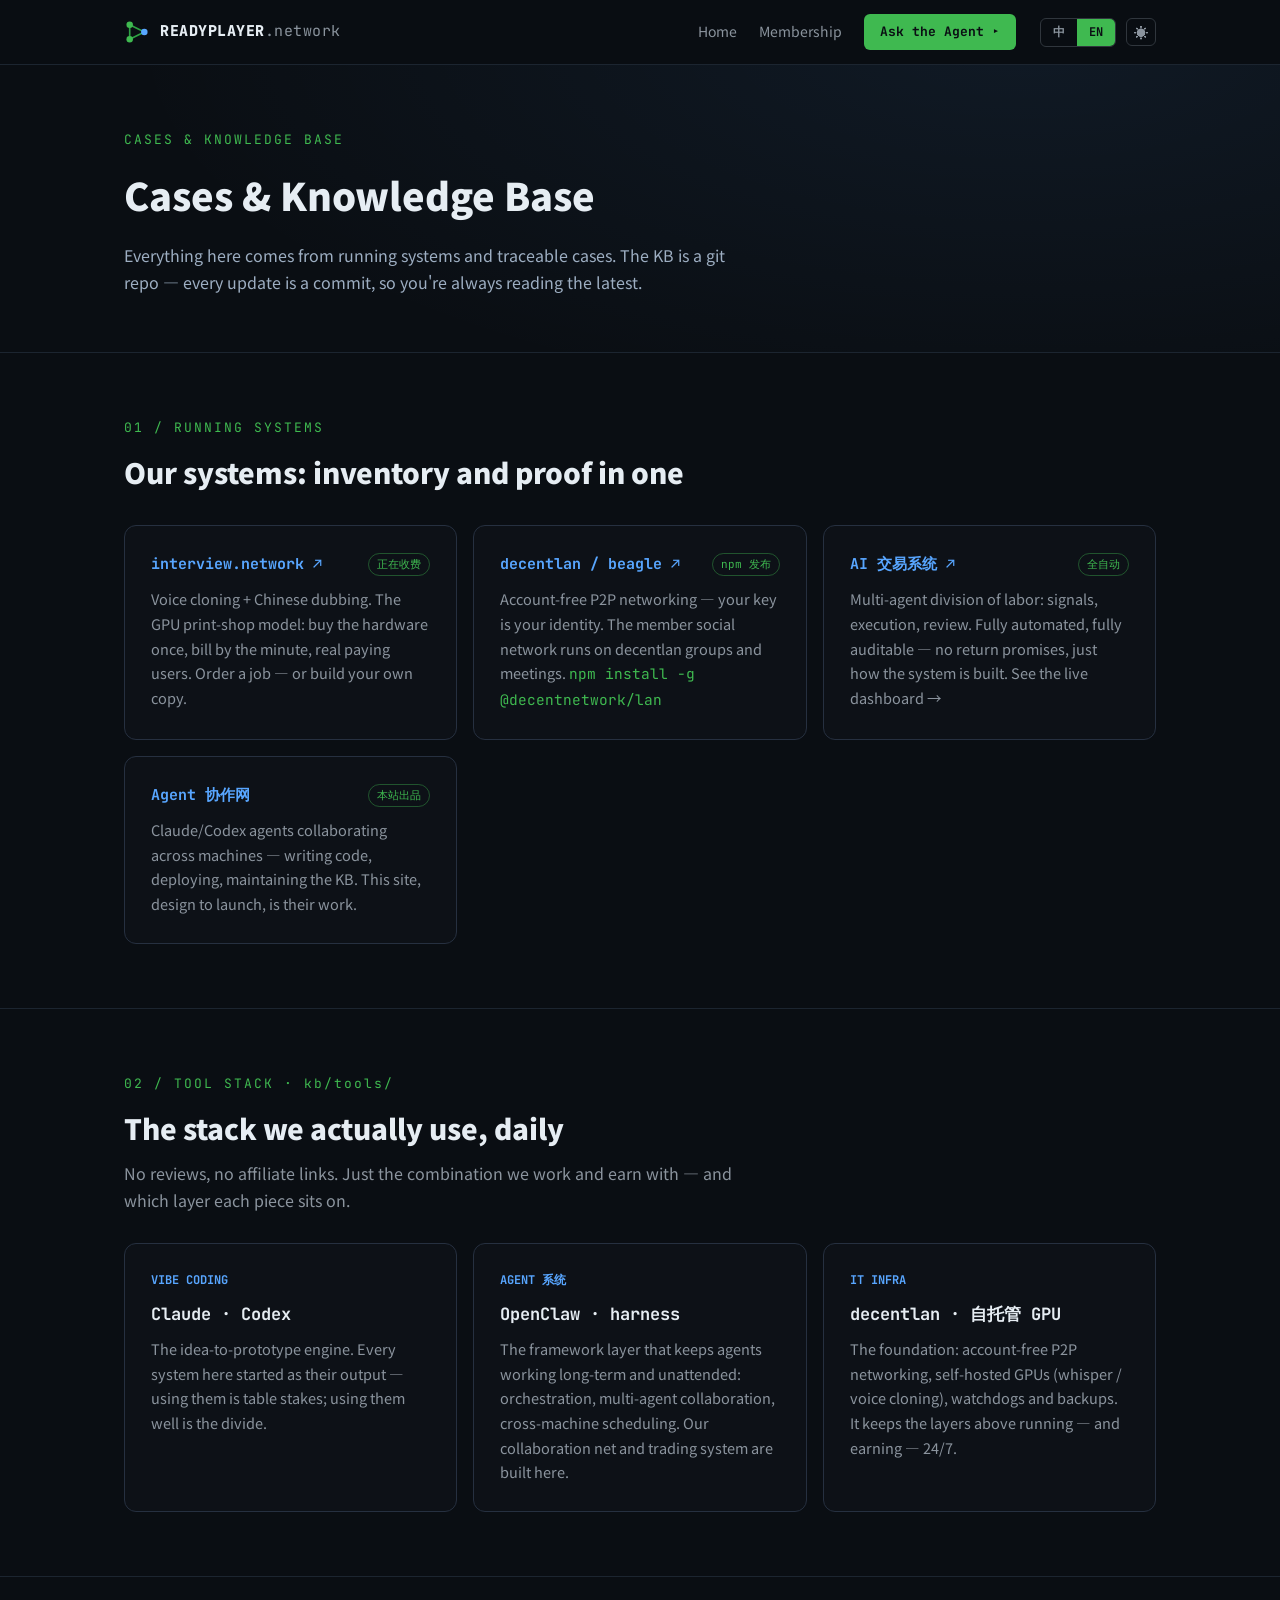
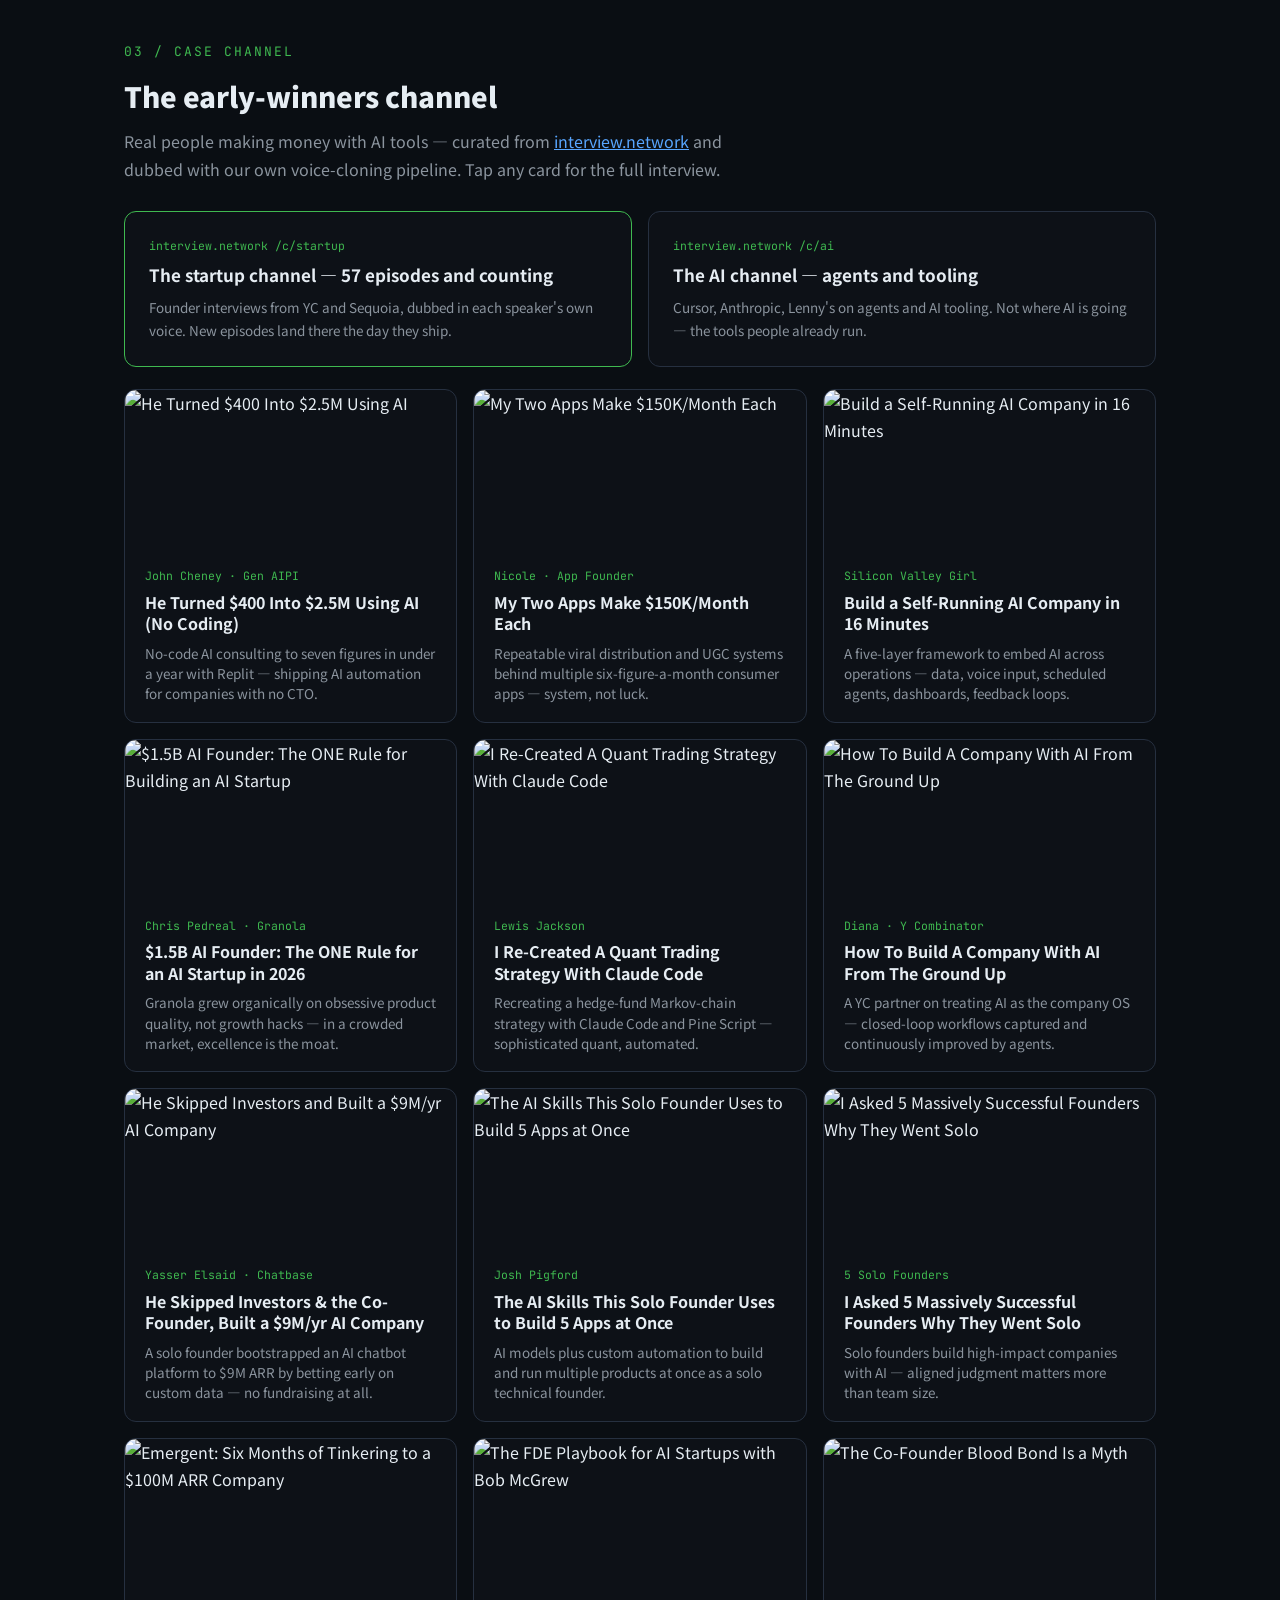
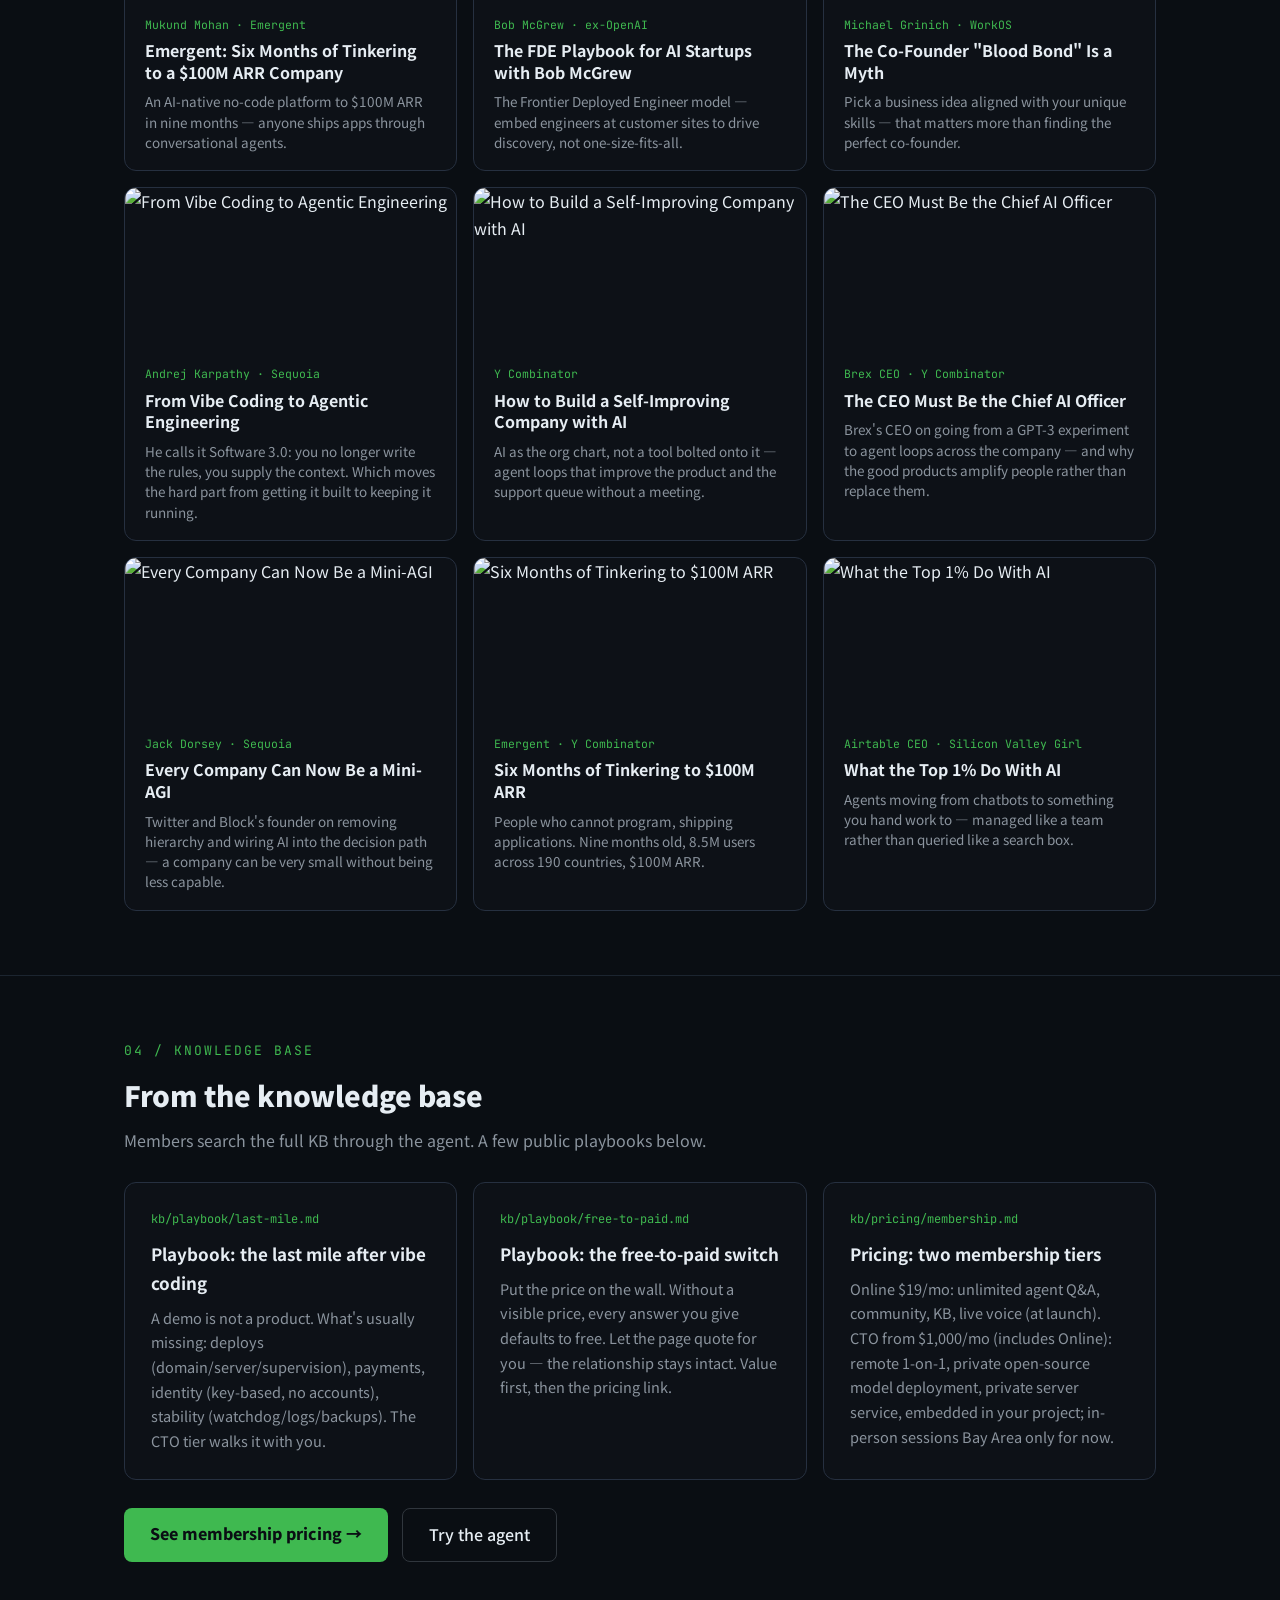
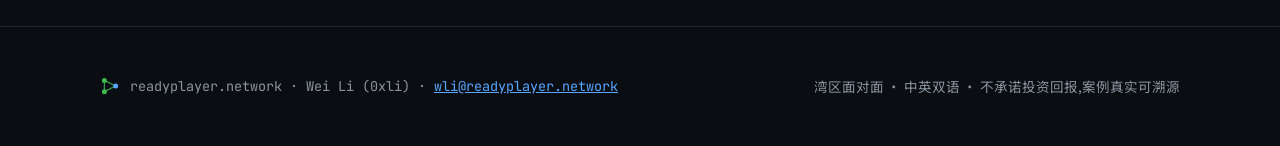
==== commit e8bc69db: "readyplayer.network static site" ====
--- a/cases.html
+++ b/cases.html
@@ -112,7 +112,21 @@
     <p style="margin:0 0 10px;font-family:'JetBrains Mono',monospace;font-size:13px;color:var(--acc);letter-spacing:2px">03 / CASE CHANNEL</p>
     <div class="zh"><h2 style="margin:0 0 8px;font-size:28px;font-weight:900">先行者案例频道</h2><p style="margin:0 0 28px;color:var(--dim);max-width:640px">用 AI 工具创业、创收的真实先行者,精选自 <a href="https://interview.network" target="_blank" rel="noopener" style="color:var(--acc2)">interview.network</a>,并用我们自己的声音克隆管线制作中文版。点开看完整访谈。</p></div>
     <div class="en"><h2 style="margin:0 0 8px;font-size:28px;font-weight:900">The early-winners channel</h2><p style="margin:0 0 28px;color:var(--dim);max-width:640px">Real people making money with AI tools — curated from <a href="https://interview.network" target="_blank" rel="noopener" style="color:var(--acc2)">interview.network</a> and dubbed with our own voice-cloning pipeline. Tap any card for the full interview.</p></div>
-    <div style="display:grid;grid-template-columns:repeat(auto-fit,minmax(280px,1fr));gap:16px">
+        <div style="display:grid;grid-template-columns:repeat(auto-fit,minmax(300px,1fr));gap:16px;margin:22px 0 22px">
+      <a href="https://interview.network/c/startup" target="_blank" rel="noopener" style="background:var(--panel);border:1px solid var(--acc);border-radius:12px;padding:24px;text-decoration:none;color:inherit;display:block">
+        <p style="margin:0 0 6px;font-family:'JetBrains Mono',monospace;font-size:11.5px;color:var(--acc)">interview.network /c/startup</p>
+        <h3 style="margin:0 0 6px;font-size:17px"><span class="zh">创业频道 · 57 期,持续更新</span><span class="en">The startup channel — 57 episodes and counting</span></h3>
+        <p class="zh" style="margin:0;color:var(--dim);font-size:13.5px">YC、Sequoia 的创始人访谈,中文配音、说话人本人音色。新一期上线就在那里——不用等这个页面更新。</p>
+        <p class="en" style="margin:0;color:var(--dim);font-size:13.5px">Founder interviews from YC and Sequoia, dubbed in each speaker's own voice. New episodes land there the day they ship.</p>
+      </a>
+      <a href="https://interview.network/c/ai" target="_blank" rel="noopener" style="background:var(--panel);border:1px solid var(--line2);border-radius:12px;padding:24px;text-decoration:none;color:inherit;display:block">
+        <p style="margin:0 0 6px;font-family:'JetBrains Mono',monospace;font-size:11.5px;color:var(--acc)">interview.network /c/ai</p>
+        <h3 style="margin:0 0 6px;font-size:17px"><span class="zh">AI 频道 · 智能体与工具</span><span class="en">The AI channel — agents and tooling</span></h3>
+        <p class="zh" style="margin:0;color:var(--dim);font-size:13.5px">Cursor、Anthropic、Lenny's 讲智能体和 AI 工具。不是"AI 会怎样",是正在被使用的工具和造它们的人。</p>
+        <p class="en" style="margin:0;color:var(--dim);font-size:13.5px">Cursor, Anthropic, Lenny's on agents and AI tooling. Not where AI is going — the tools people already run.</p>
+      </a>
+    </div>
+<div style="display:grid;grid-template-columns:repeat(auto-fit,minmax(280px,1fr));gap:16px">
       <a class="case-card" href="https://interview.network/interview/y_ON1Qbb274" target="_blank" rel="noopener" style="background:var(--panel);border:1px solid var(--line2);border-radius:12px;overflow:hidden;text-decoration:none;color:inherit;display:flex;flex-direction:column">
         <img src="https://i.ytimg.com/vi/y_ON1Qbb274/hqdefault.jpg" alt="He Turned $400 Into $2.5M Using AI" loading="lazy" style="width:100%;height:158px;object-fit:cover;display:block">
         <div style="padding:18px 20px">
@@ -219,6 +233,60 @@
           <h3 style="margin:0 0 8px;font-size:16px;line-height:1.35"><span class="zh">联合创始人的"血盟"是个神话</span><span class="en">The Co-Founder "Blood Bond" Is a Myth</span></h3>
           <p class="zh" style="margin:0;color:var(--dim);font-size:13.5px;line-height:1.5">选一个跟你独特技能契合的方向,比找到完美联合创始人更重要。</p>
           <p class="en" style="margin:0;color:var(--dim);font-size:13.5px;line-height:1.5">Pick a business idea aligned with your unique skills — that matters more than finding the perfect co-founder.</p>
+        </div>
+      </a>
+      <a class="case-card" href="https://interview.network/interview/96jN2OCOfLs" target="_blank" rel="noopener" style="background:var(--panel);border:1px solid var(--line2);border-radius:12px;overflow:hidden;text-decoration:none;color:inherit;display:flex;flex-direction:column">
+        <img src="https://i.ytimg.com/vi/96jN2OCOfLs/hqdefault.jpg" alt="From Vibe Coding to Agentic Engineering" loading="lazy" style="width:100%;height:158px;object-fit:cover;display:block">
+        <div style="padding:18px 20px">
+          <p style="margin:0 0 6px;font-family:'JetBrains Mono',monospace;font-size:11.5px;color:var(--acc)">Andrej Karpathy · Sequoia</p>
+          <h3 style="margin:0 0 8px;font-size:16px;line-height:1.35"><span class="zh">从 vibe coding 到能跑的系统</span><span class="en">From Vibe Coding to Agentic Engineering</span></h3>
+          <p class="zh" style="margin:0;color:var(--dim);font-size:13.5px;line-height:1.5">他把这轮变化叫「软件 3.0」：程序不再是写死的规则，而是给出上下文让模型生成。问题也随之换了——不是能不能做出来，是做出来的东西怎么才能一直跑着。</p>
+          <p class="en" style="margin:0;color:var(--dim);font-size:13.5px;line-height:1.5">He calls it Software 3.0: you no longer write the rules, you supply the context. Which moves the hard part from getting it built to keeping it running.</p>
+        </div>
+      </a>
+      <a class="case-card" href="https://interview.network/interview/X_JsIHUfUjc" target="_blank" rel="noopener" style="background:var(--panel);border:1px solid var(--line2);border-radius:12px;overflow:hidden;text-decoration:none;color:inherit;display:flex;flex-direction:column">
+        <img src="https://i.ytimg.com/vi/X_JsIHUfUjc/hqdefault.jpg" alt="How to Build a Self-Improving Company with AI" loading="lazy" style="width:100%;height:158px;object-fit:cover;display:block">
+        <div style="padding:18px 20px">
+          <p style="margin:0 0 6px;font-family:'JetBrains Mono',monospace;font-size:11.5px;color:var(--acc)">Y Combinator</p>
+          <h3 style="margin:0 0 8px;font-size:16px;line-height:1.35"><span class="zh">用 AI 搭一家会自我改进的公司</span><span class="en">How to Build a Self-Improving Company with AI</span></h3>
+          <p class="zh" style="margin:0;color:var(--dim);font-size:13.5px;line-height:1.5">AI 不是加在流程旁边的工具，而是流程本身。把层级组织换成智能体和自动化循环，产品优化和客服都自己迭代。</p>
+          <p class="en" style="margin:0;color:var(--dim);font-size:13.5px;line-height:1.5">AI as the org chart, not a tool bolted onto it — agent loops that improve the product and the support queue without a meeting.</p>
+        </div>
+      </a>
+      <a class="case-card" href="https://interview.network/interview/mPAHvz8kW24" target="_blank" rel="noopener" style="background:var(--panel);border:1px solid var(--line2);border-radius:12px;overflow:hidden;text-decoration:none;color:inherit;display:flex;flex-direction:column">
+        <img src="https://i.ytimg.com/vi/mPAHvz8kW24/hqdefault.jpg" alt="The CEO Must Be the Chief AI Officer" loading="lazy" style="width:100%;height:158px;object-fit:cover;display:block">
+        <div style="padding:18px 20px">
+          <p style="margin:0 0 6px;font-family:'JetBrains Mono',monospace;font-size:11.5px;color:var(--acc)">Brex CEO · Y Combinator</p>
+          <h3 style="margin:0 0 8px;font-size:16px;line-height:1.35"><span class="zh">CEO 必须自己是首席 AI 官</span><span class="en">The CEO Must Be the Chief AI Officer</span></h3>
+          <p class="zh" style="margin:0;color:var(--dim);font-size:13.5px;line-height:1.5">Brex 的 CEO 讲他怎么从 GPT-3 试水走到全公司跑智能体循环。他的判断：好的 AI 产品是放大人，不是替掉人。</p>
+          <p class="en" style="margin:0;color:var(--dim);font-size:13.5px;line-height:1.5">Brex's CEO on going from a GPT-3 experiment to agent loops across the company — and why the good products amplify people rather than replace them.</p>
+        </div>
+      </a>
+      <a class="case-card" href="https://interview.network/interview/YTVSwOY19Qs" target="_blank" rel="noopener" style="background:var(--panel);border:1px solid var(--line2);border-radius:12px;overflow:hidden;text-decoration:none;color:inherit;display:flex;flex-direction:column">
+        <img src="https://i.ytimg.com/vi/YTVSwOY19Qs/hqdefault.jpg" alt="Every Company Can Now Be a Mini-AGI" loading="lazy" style="width:100%;height:158px;object-fit:cover;display:block">
+        <div style="padding:18px 20px">
+          <p style="margin:0 0 6px;font-family:'JetBrains Mono',monospace;font-size:11.5px;color:var(--acc)">Jack Dorsey · Sequoia</p>
+          <h3 style="margin:0 0 8px;font-size:16px;line-height:1.35"><span class="zh">每家公司都能是一个 mini-AGI</span><span class="en">Every Company Can Now Be a Mini-AGI</span></h3>
+          <p class="zh" style="margin:0;color:var(--dim);font-size:13.5px;line-height:1.5">Twitter 和 Block 的创始人谈怎么把层级拆掉、把 AI 接进决策链。一家公司可以小到几个人，但判断力不打折。</p>
+          <p class="en" style="margin:0;color:var(--dim);font-size:13.5px;line-height:1.5">Twitter and Block's founder on removing hierarchy and wiring AI into the decision path — a company can be very small without being less capable.</p>
+        </div>
+      </a>
+      <a class="case-card" href="https://interview.network/interview/yyXCQHX55N4" target="_blank" rel="noopener" style="background:var(--panel);border:1px solid var(--line2);border-radius:12px;overflow:hidden;text-decoration:none;color:inherit;display:flex;flex-direction:column">
+        <img src="https://i.ytimg.com/vi/yyXCQHX55N4/hqdefault.jpg" alt="Six Months of Tinkering to $100M ARR" loading="lazy" style="width:100%;height:158px;object-fit:cover;display:block">
+        <div style="padding:18px 20px">
+          <p style="margin:0 0 6px;font-family:'JetBrains Mono',monospace;font-size:11.5px;color:var(--acc)">Emergent · Y Combinator</p>
+          <h3 style="margin:0 0 8px;font-size:16px;line-height:1.35"><span class="zh">九个月做到 1 亿美元年收入</span><span class="en">Six Months of Tinkering to $100M ARR</span></h3>
+          <p class="zh" style="margin:0;color:var(--dim);font-size:13.5px;line-height:1.5">不会编程的人也能做出并发布应用。成立九个月，190 个国家 850 万用户，年化收入 1 亿美元。</p>
+          <p class="en" style="margin:0;color:var(--dim);font-size:13.5px;line-height:1.5">People who cannot program, shipping applications. Nine months old, 8.5M users across 190 countries, $100M ARR.</p>
+        </div>
+      </a>
+      <a class="case-card" href="https://interview.network/interview/bzfklNb1wjc" target="_blank" rel="noopener" style="background:var(--panel);border:1px solid var(--line2);border-radius:12px;overflow:hidden;text-decoration:none;color:inherit;display:flex;flex-direction:column">
+        <img src="https://i.ytimg.com/vi/bzfklNb1wjc/hqdefault.jpg" alt="What the Top 1% Do With AI" loading="lazy" style="width:100%;height:158px;object-fit:cover;display:block">
+        <div style="padding:18px 20px">
+          <p style="margin:0 0 6px;font-family:'JetBrains Mono',monospace;font-size:11.5px;color:var(--acc)">Airtable CEO · Silicon Valley Girl</p>
+          <h3 style="margin:0 0 8px;font-size:16px;line-height:1.35"><span class="zh">顶尖那 1% 的人怎么用 AI</span><span class="en">What the Top 1% Do With AI</span></h3>
+          <p class="zh" style="margin:0;color:var(--dim);font-size:13.5px;line-height:1.5">智能体正从聊天机器人变成能接活的助手。他的用法是把它们当一支队伍来带，而不是当一个搜索框来用。</p>
+          <p class="en" style="margin:0;color:var(--dim);font-size:13.5px;line-height:1.5">Agents moving from chatbots to something you hand work to — managed like a team rather than queried like a search box.</p>
         </div>
       </a>
     </div>
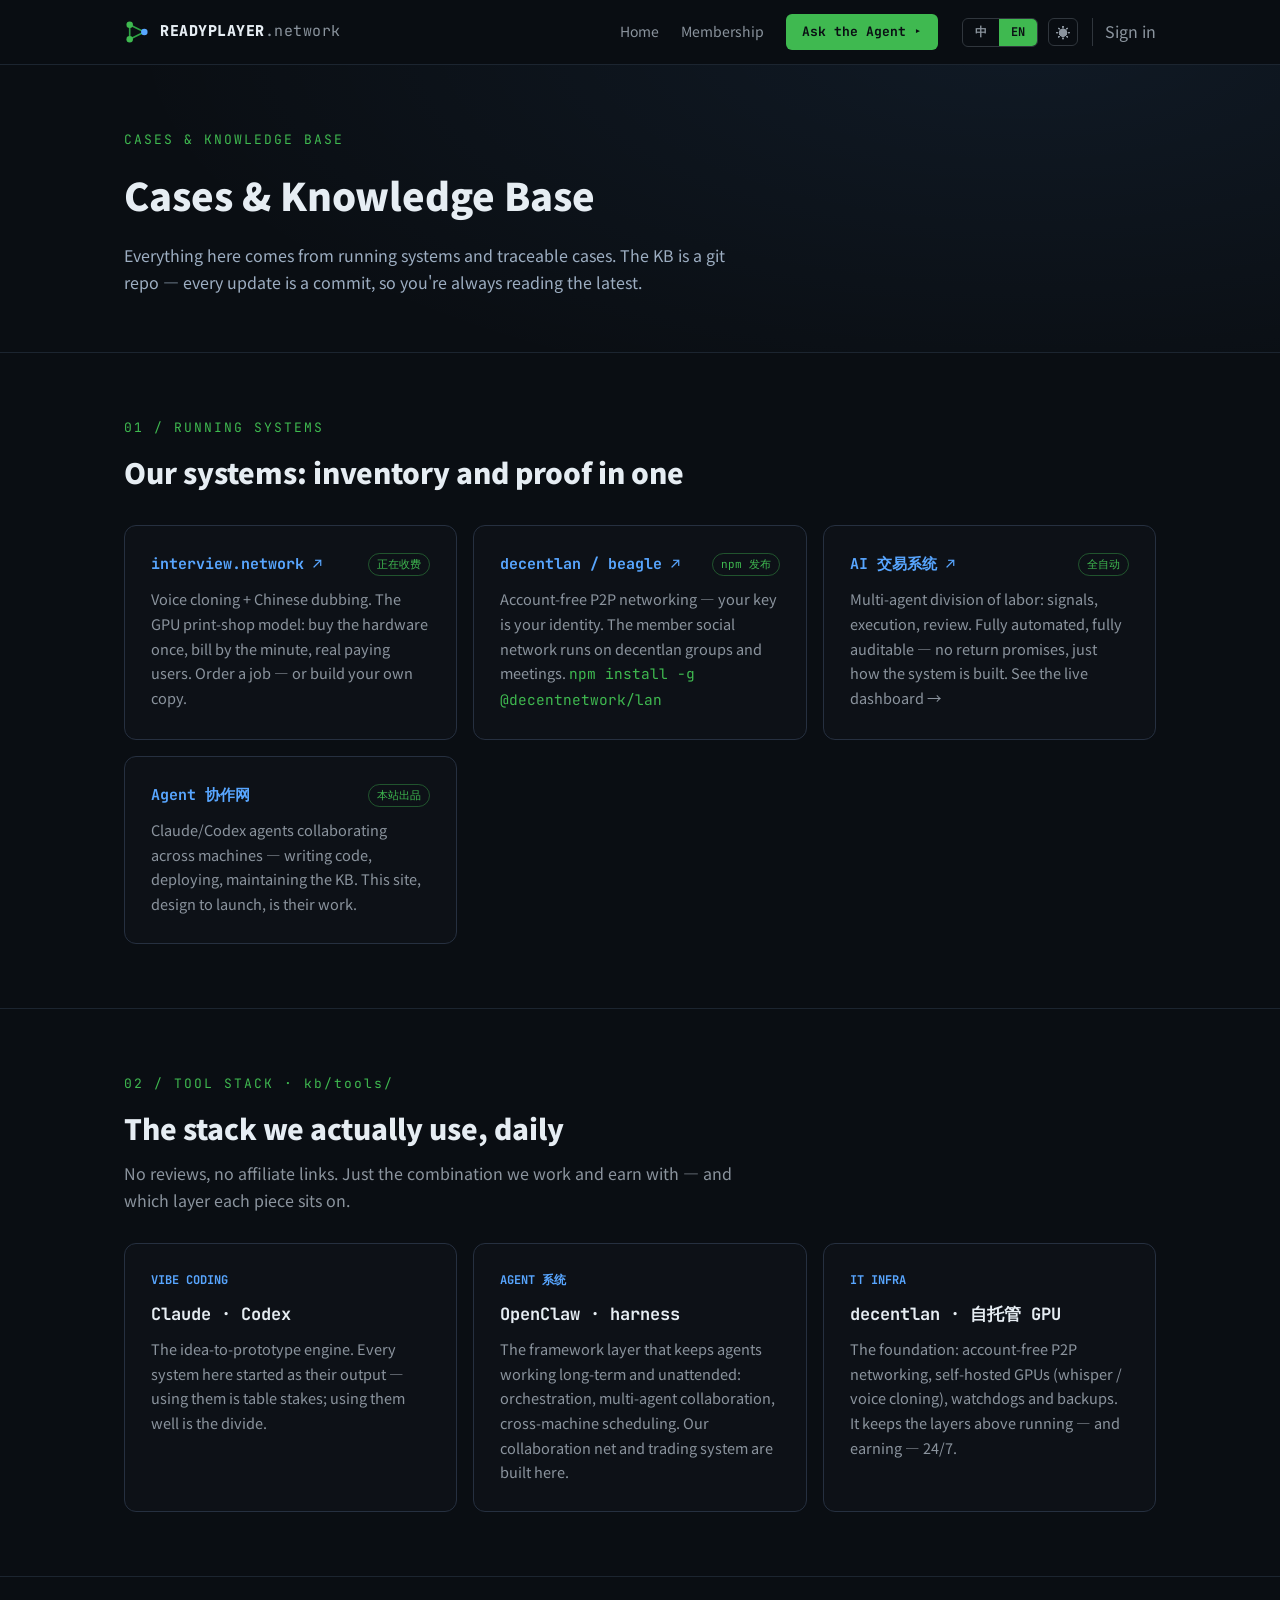
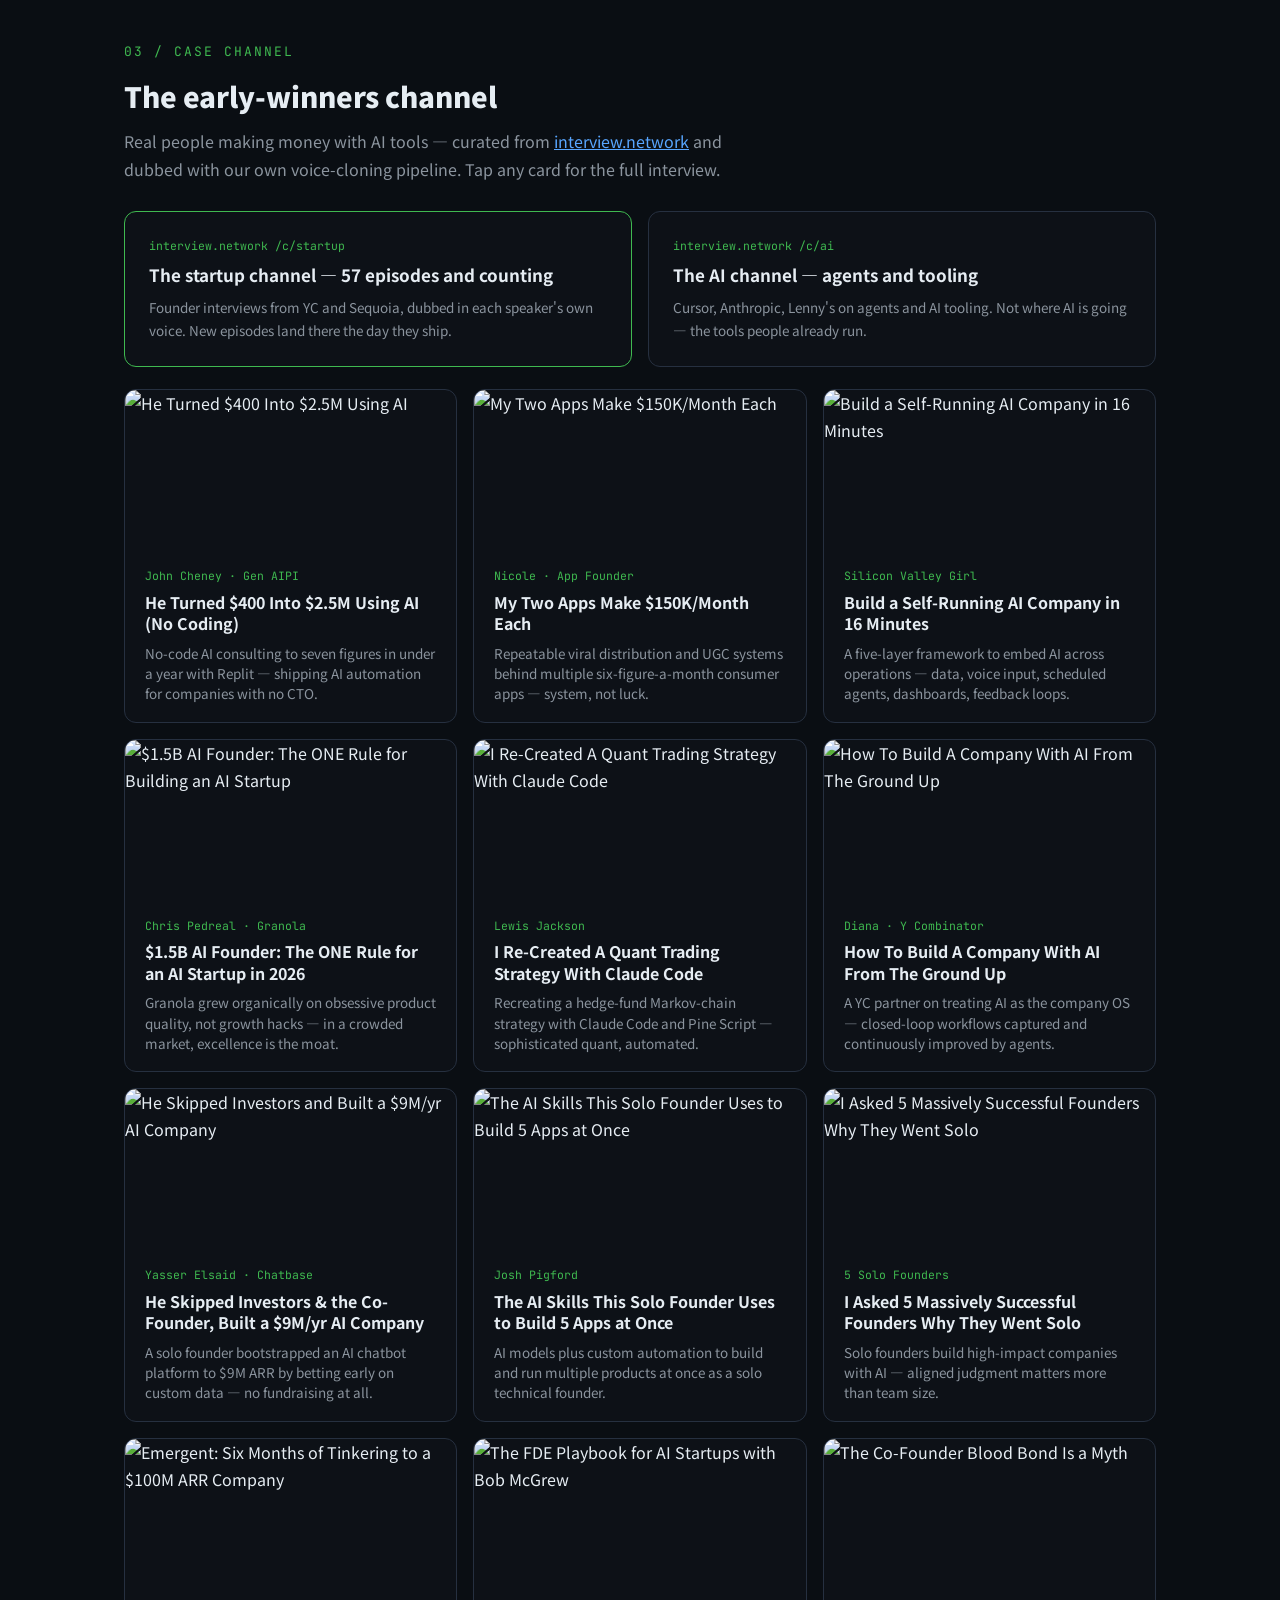
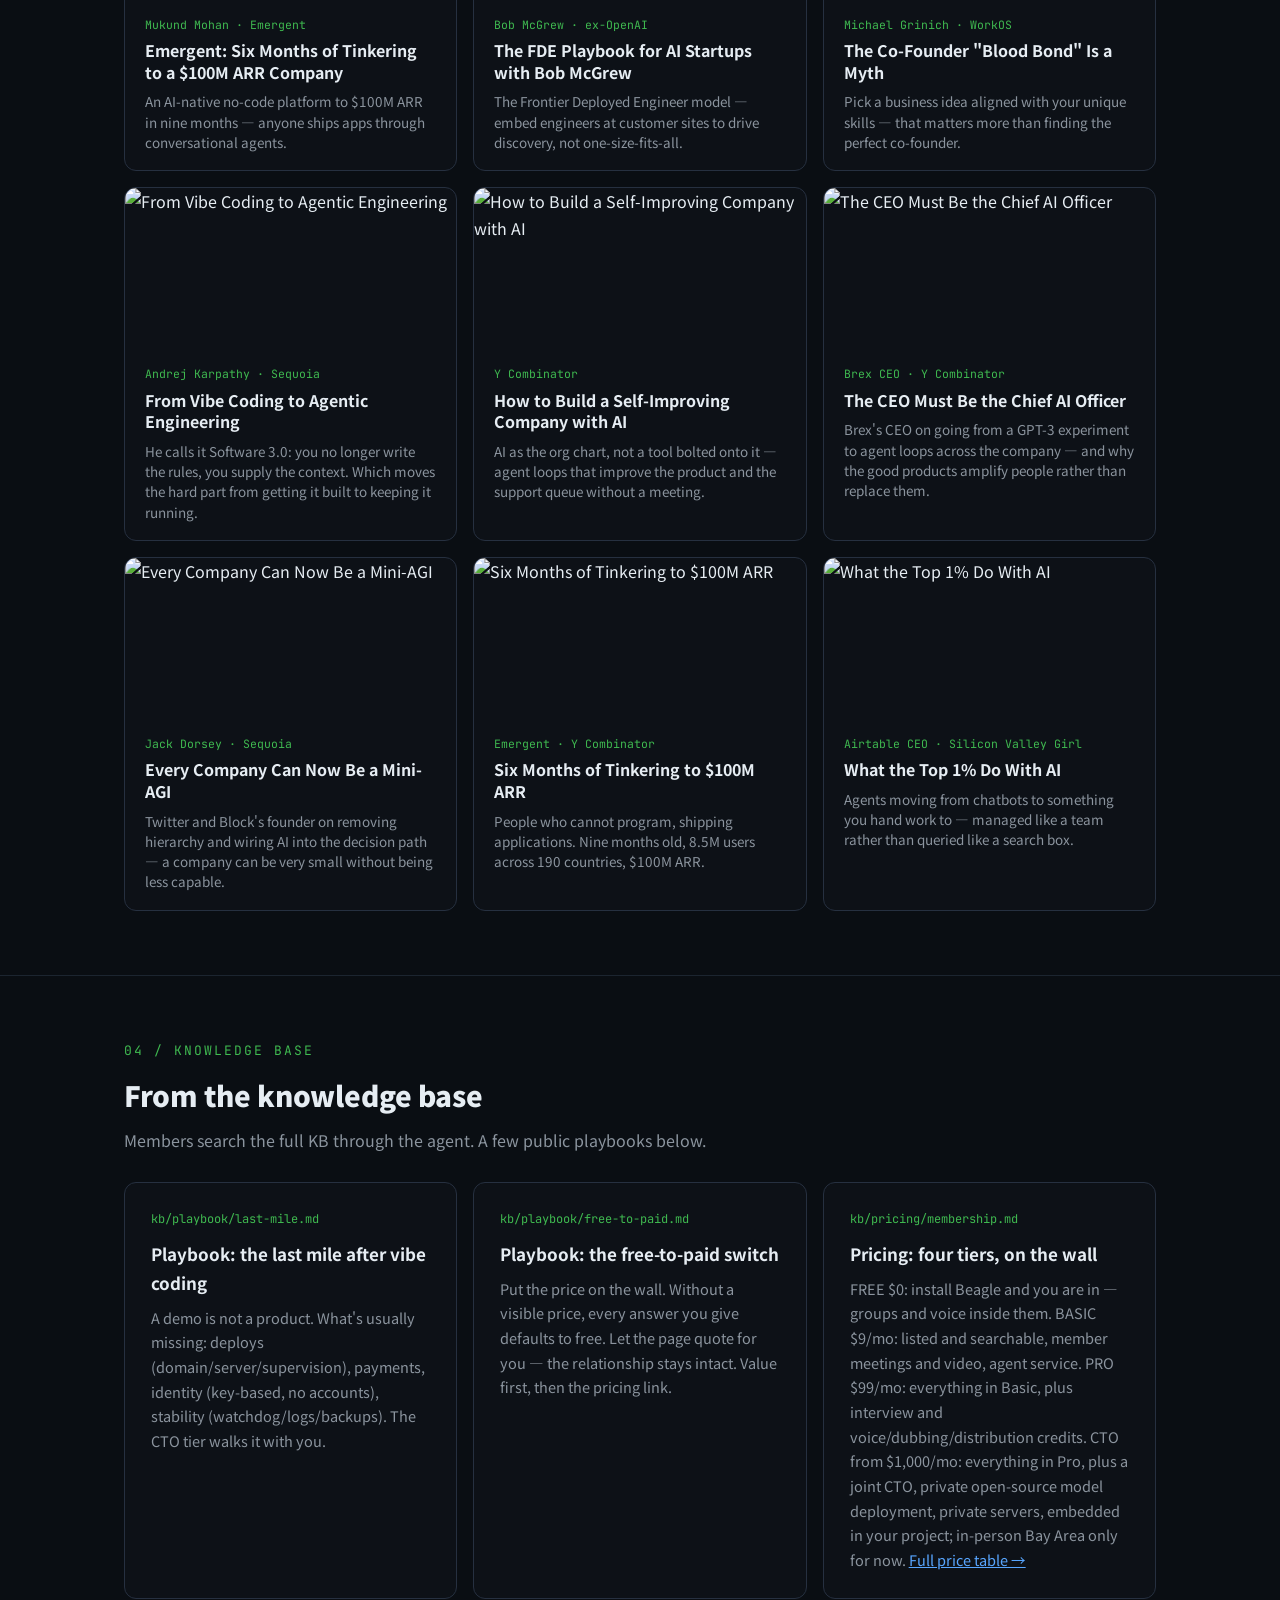
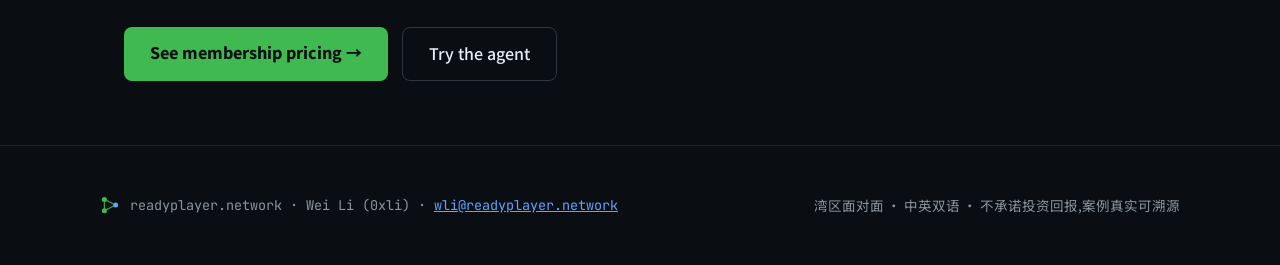
==== commit 11cc8b3d: "readyplayer.network @ d764f37 Built from the private 0xli/readyplayer repo at d764f37." ====
--- a/cases.html
+++ b/cases.html
@@ -10,6 +10,7 @@
 <link href="https://fonts.googleapis.com/css2?family=JetBrains+Mono:wght@400;500;700;800&family=Noto+Sans+SC:wght@400;500;700;900&display=swap" rel="stylesheet">
 <link rel="stylesheet" href="assets/site.css">
 <script src="assets/site.js"></script>
+<script src="assets/beagle.js"></script>
 </head>
 <body>
 
@@ -37,6 +38,7 @@
         <button class="langbtn en-btn" onclick="rpSetLang('en')">EN</button>
       </div>
       <button class="themebtn" onclick="rpToggleTheme()" aria-label="theme"><span class="ic-dark">☀</span><span class="ic-light">☾</span></button>
+      <a href="https://app.readyplayer.network/" class="navlink nav-me" id="rp-signin"><span class="zh">登录</span><span class="en">Sign in</span></a>
     </div>
   </div>
 </nav>
@@ -311,8 +313,8 @@
       </div>
       <div style="background:var(--panel);border:1px solid var(--line2);border-radius:12px;padding:26px">
         <p style="margin:0 0 10px;font-family:'JetBrains Mono',monospace;font-size:12px;color:var(--acc)">kb/pricing/membership.md</p>
-        <div class="zh"><h3 style="margin:0 0 8px;font-size:17px">定价:会员两档</h3><p style="margin:0;color:var(--dim);font-size:14.5px">Online $19/月:Agent 问答不限量、社区、知识库、实时语音(上线后)。CTO $1,000/月起(含 Online):远程 1:1、私有化开源模型部署、私有服务器服务、与项目深度融合;线下会议目前限湾区。</p></div>
-        <div class="en"><h3 style="margin:0 0 8px;font-size:17px">Pricing: two membership tiers</h3><p style="margin:0;color:var(--dim);font-size:14.5px">Online $19/mo: unlimited agent Q&amp;A, community, KB, live voice (at launch). CTO from $1,000/mo (includes Online): remote 1-on-1, private open-source model deployment, private server service, embedded in your project; in-person sessions Bay Area only for now.</p></div>
+        <div class="zh"><h3 style="margin:0 0 8px;font-size:17px">定价:四档,明码标价</h3><p style="margin:0;color:var(--dim);font-size:14.5px">FREE $0:装上 Beagle 就进来,群聊与群内语音。BASIC $9/月:名录可检索、会员会议与视频、Agent 服务。PRO $99/月:含 Basic,加访谈与换声/配音/分发额度。CTO $1,000/月起:含 Pro,联席 CTO、私有化开源模型部署、私有服务器、与项目深度融合;线下会议目前限湾区。<a href="index.html#pricing" style="color:var(--acc2)">完整价格表 →</a></p></div>
+        <div class="en"><h3 style="margin:0 0 8px;font-size:17px">Pricing: four tiers, on the wall</h3><p style="margin:0;color:var(--dim);font-size:14.5px">FREE $0: install Beagle and you are in — groups and voice inside them. BASIC $9/mo: listed and searchable, member meetings and video, agent service. PRO $99/mo: everything in Basic, plus interview and voice/dubbing/distribution credits. CTO from $1,000/mo: everything in Pro, plus a joint CTO, private open-source model deployment, private servers, embedded in your project; in-person Bay Area only for now. <a href="index.html#pricing" style="color:var(--acc2)">Full price table →</a></p></div>
       </div>
     </div>
     <div style="margin-top:28px;display:flex;gap:14px;flex-wrap:wrap">
--- a/assets/site.css
+++ b/assets/site.css
@@ -101,3 +101,6 @@
 
 .case-card{transition:border-color .15s, transform .15s}
 .case-card:hover{border-color:var(--acc)!important;transform:translateY(-2px)}
+
+/* the signed-in member (or "Sign in"), last on the nav line */
+.nav-me{margin-left:4px;padding-left:12px;border-left:1px solid var(--line3);white-space:nowrap}
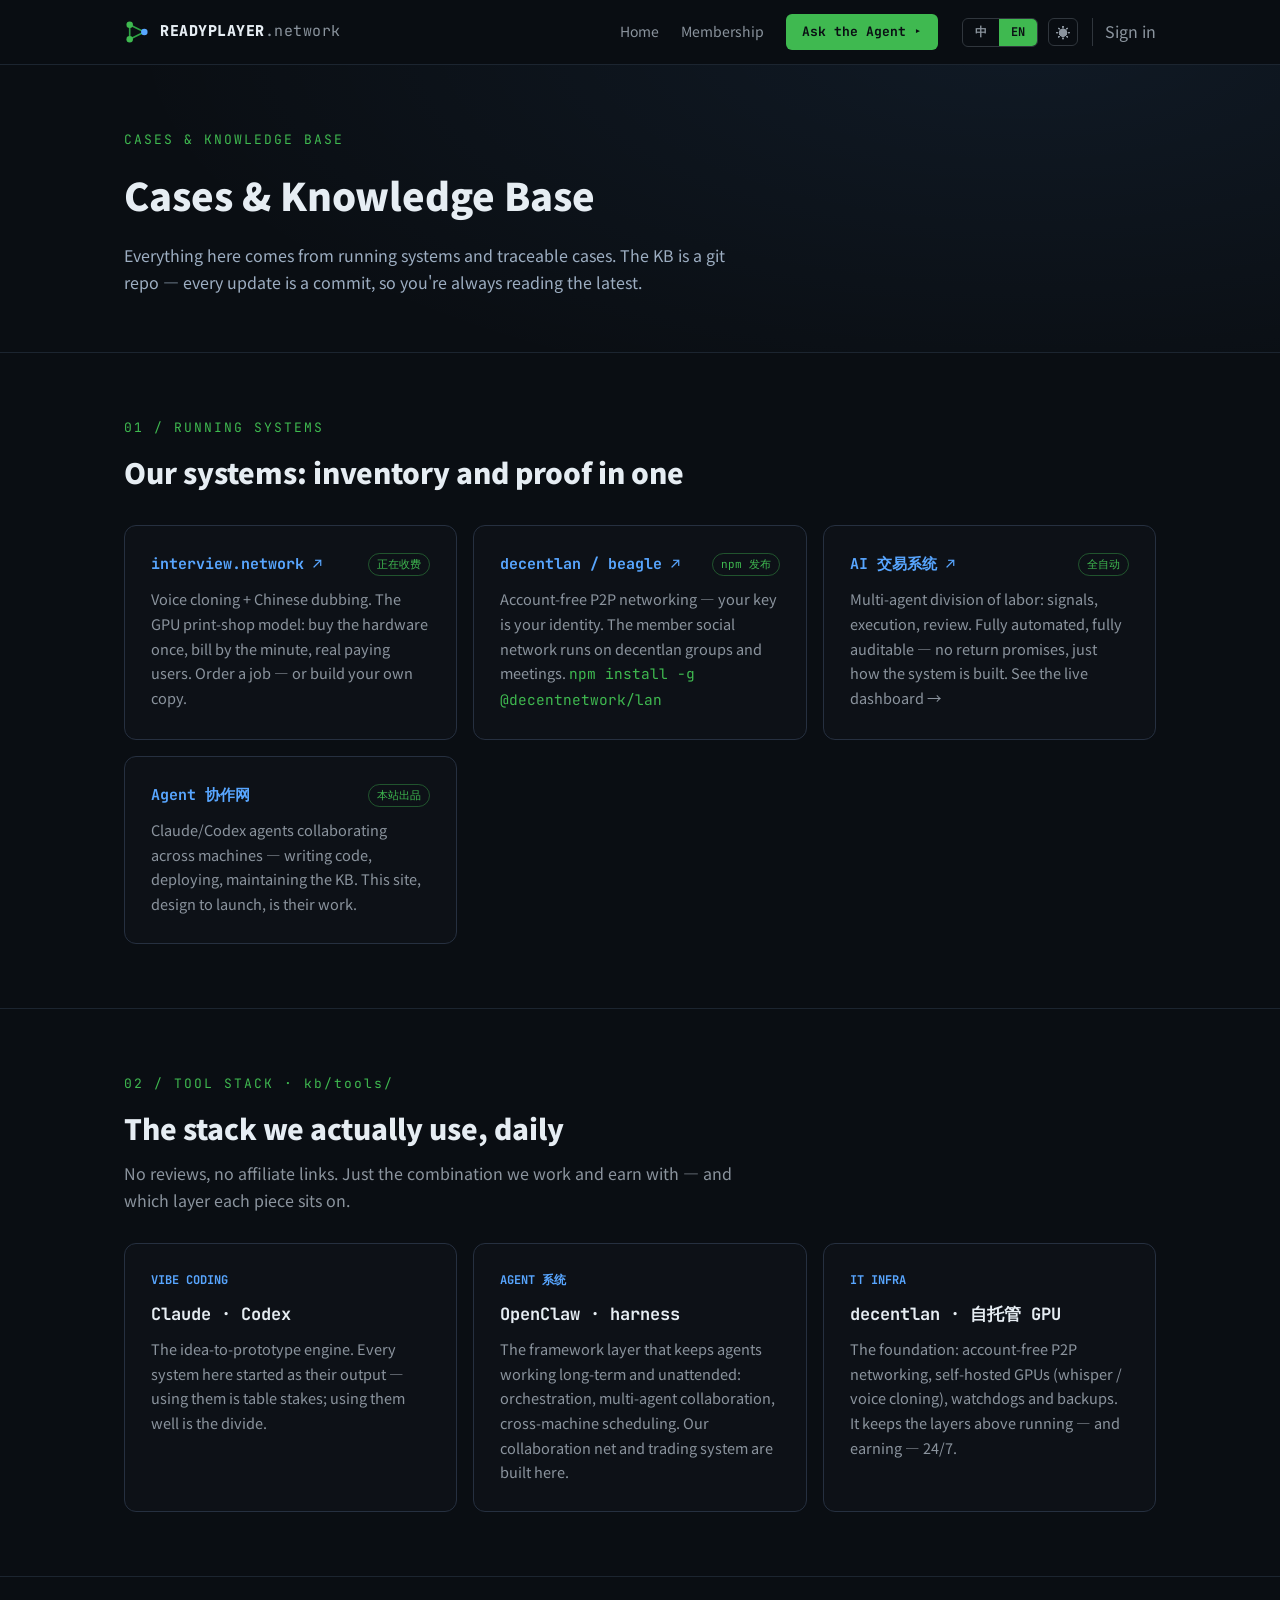
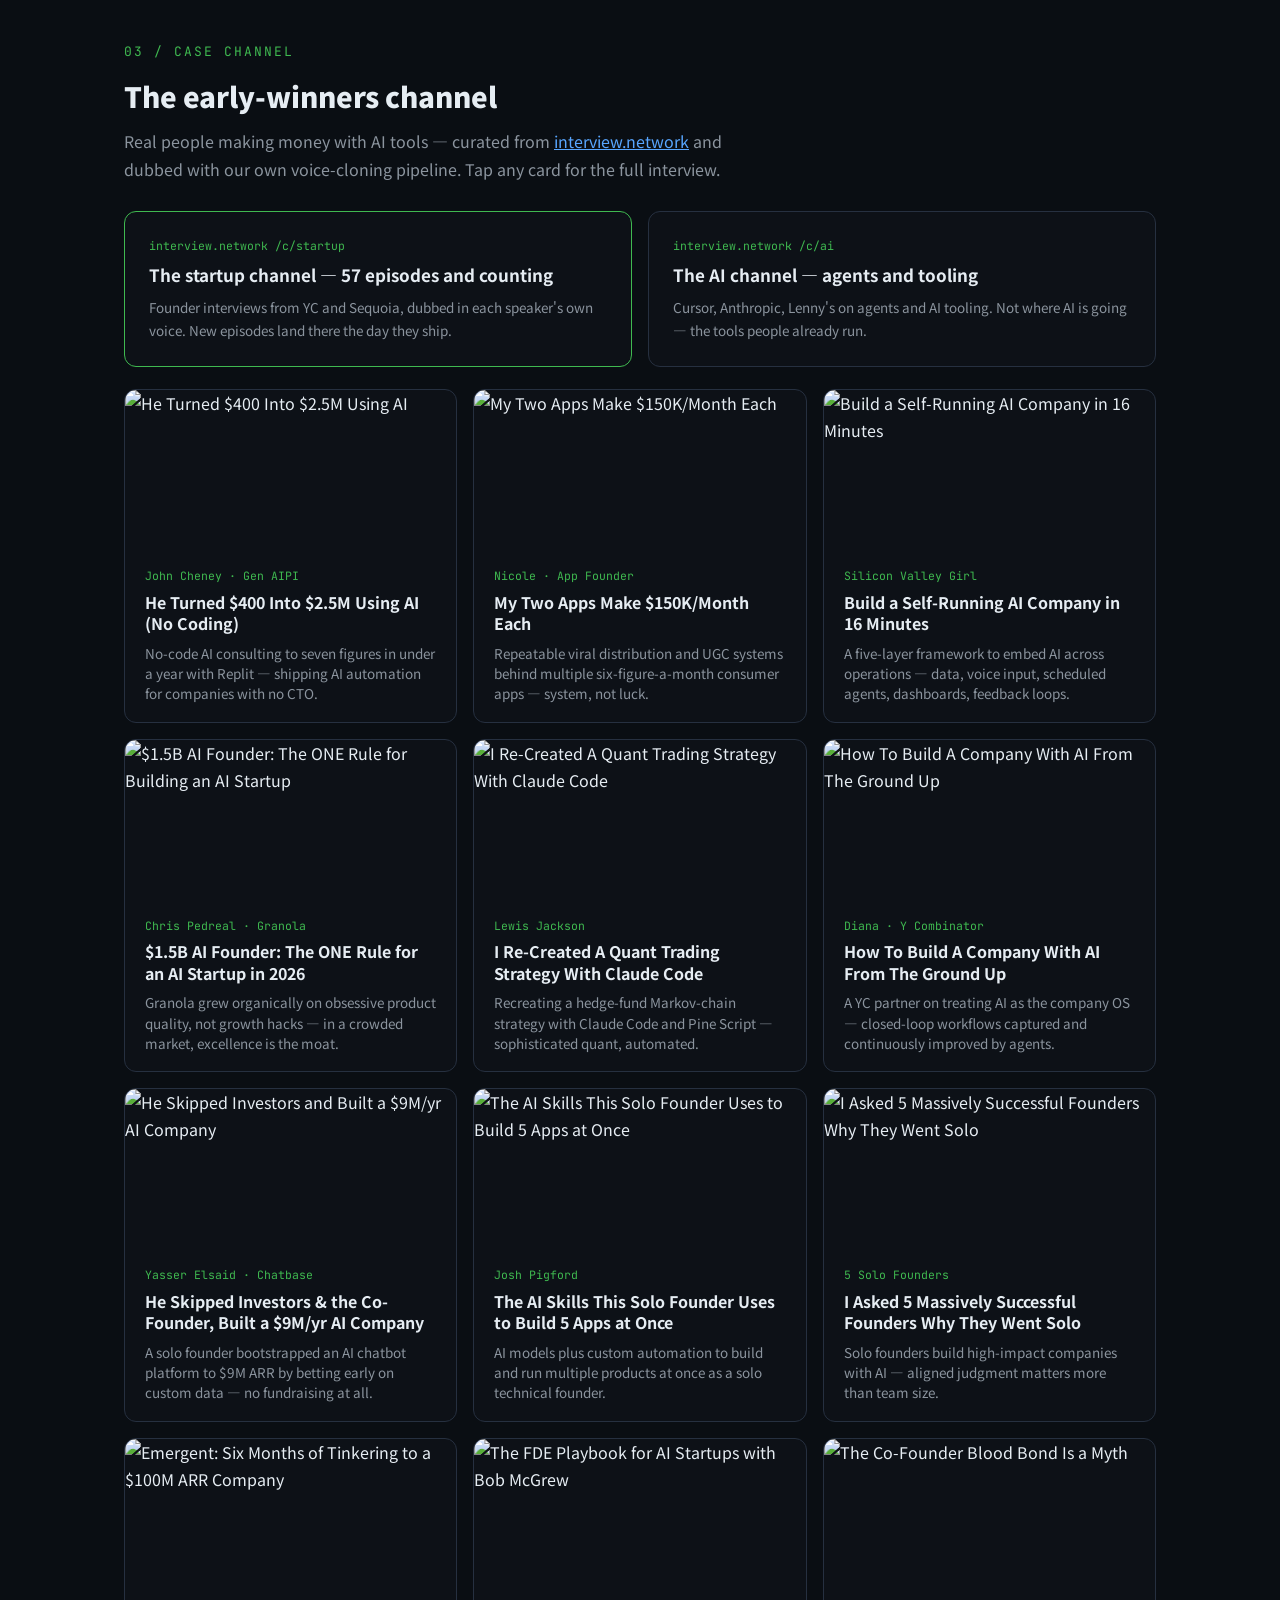
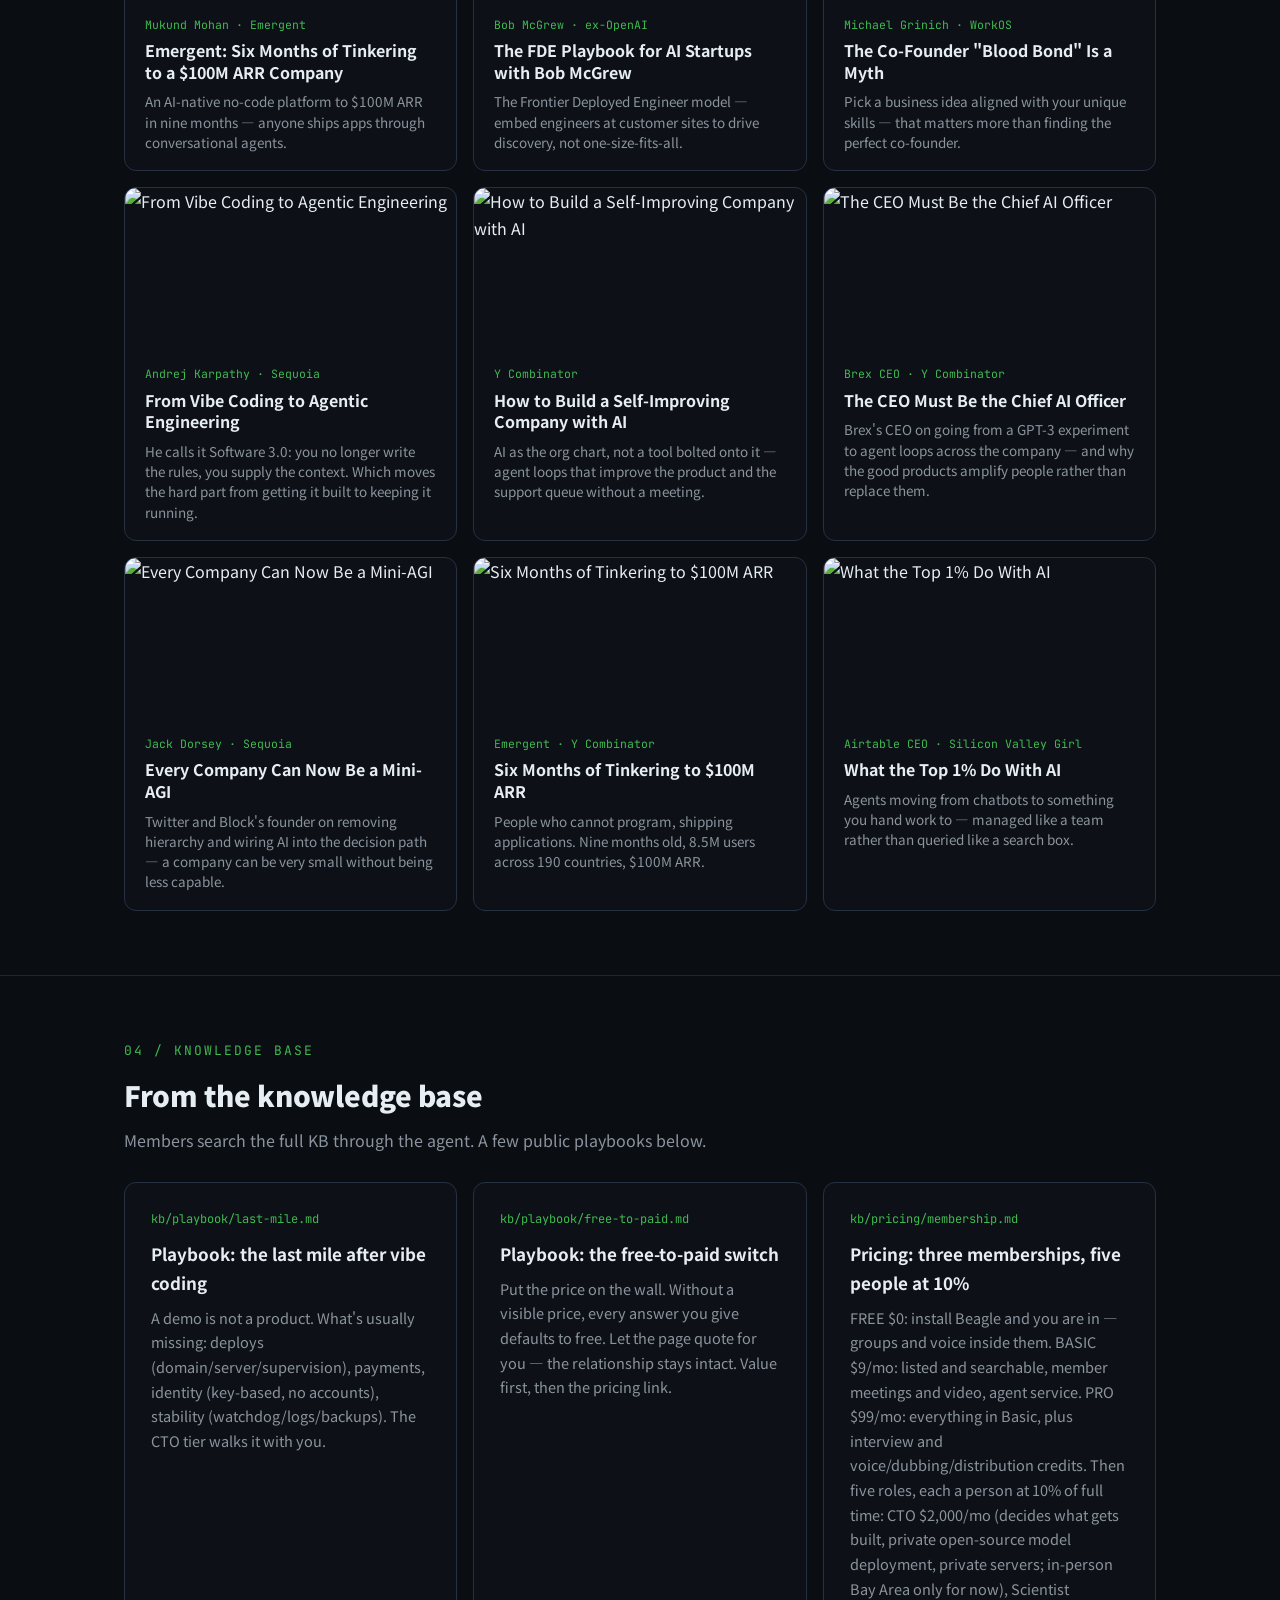
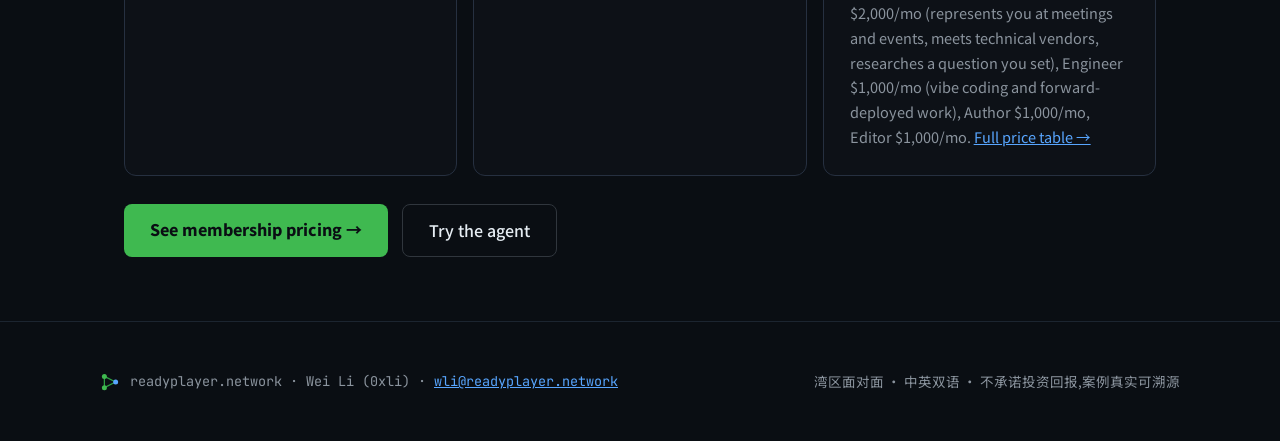
==== commit 41ed02f9: "readyplayer.network @ dfa9222 Built from the private 0xli/readyplayer repo at dfa9222." ====
--- a/cases.html
+++ b/cases.html
@@ -8,8 +8,8 @@
 <link rel="icon" href="data:image/svg+xml,%3Csvg xmlns='http://www.w3.org/2000/svg' viewBox='0 0 64 64'%3E%3Cline x1='14' y1='14' x2='14' y2='50' stroke='%232ea043' stroke-width='4'/%3E%3Cline x1='14' y1='14' x2='50' y2='32' stroke='%232ea043' stroke-width='4'/%3E%3Cline x1='14' y1='50' x2='50' y2='32' stroke='%232ea043' stroke-width='4'/%3E%3Ccircle cx='14' cy='14' r='8' fill='%233fb950'/%3E%3Ccircle cx='14' cy='50' r='8' fill='%233fb950'/%3E%3Ccircle cx='50' cy='32' r='8' fill='%2358a6ff'/%3E%3C/svg%3E">
 <link rel="preconnect" href="https://fonts.googleapis.com">
 <link href="https://fonts.googleapis.com/css2?family=JetBrains+Mono:wght@400;500;700;800&family=Noto+Sans+SC:wght@400;500;700;900&display=swap" rel="stylesheet">
-<link rel="stylesheet" href="assets/site.css">
-<script src="assets/site.js"></script>
+<link rel="stylesheet" href="assets/site.css?v=20260920">
+<script src="assets/site.js?v=20260920"></script>
 <script src="assets/beagle.js"></script>
 </head>
 <body>
@@ -313,8 +313,8 @@
       </div>
       <div style="background:var(--panel);border:1px solid var(--line2);border-radius:12px;padding:26px">
         <p style="margin:0 0 10px;font-family:'JetBrains Mono',monospace;font-size:12px;color:var(--acc)">kb/pricing/membership.md</p>
-        <div class="zh"><h3 style="margin:0 0 8px;font-size:17px">定价:四档,明码标价</h3><p style="margin:0;color:var(--dim);font-size:14.5px">FREE $0:装上 Beagle 就进来,群聊与群内语音。BASIC $9/月:名录可检索、会员会议与视频、Agent 服务。PRO $99/月:含 Basic,加访谈与换声/配音/分发额度。CTO $1,000/月起:含 Pro,联席 CTO、私有化开源模型部署、私有服务器、与项目深度融合;线下会议目前限湾区。<a href="index.html#pricing" style="color:var(--acc2)">完整价格表 →</a></p></div>
-        <div class="en"><h3 style="margin:0 0 8px;font-size:17px">Pricing: four tiers, on the wall</h3><p style="margin:0;color:var(--dim);font-size:14.5px">FREE $0: install Beagle and you are in — groups and voice inside them. BASIC $9/mo: listed and searchable, member meetings and video, agent service. PRO $99/mo: everything in Basic, plus interview and voice/dubbing/distribution credits. CTO from $1,000/mo: everything in Pro, plus a joint CTO, private open-source model deployment, private servers, embedded in your project; in-person Bay Area only for now. <a href="index.html#pricing" style="color:var(--acc2)">Full price table →</a></p></div>
+        <div class="zh"><h3 style="margin:0 0 8px;font-size:17px">定价:三档会员,五个 10% 的人</h3><p style="margin:0;color:var(--dim);font-size:14.5px">FREE $0:装上 Beagle 就进来,群聊与群内语音。BASIC $9/月:名录可检索、会员会议与视频、Agent 服务。PRO $99/月:含 Basic,加访谈与换声/配音/分发额度。下面五档都是一个人、10% 投入:CTO $2,000/月(定方向、私有化开源模型部署、私有服务器;线下目前限湾区)、Scientist $2,000/月(代表公司出席会议与活动、见技术供应商、做调研)、Engineer $1,000/月(vibe coding 与 FDE)、Author $1,000/月、Editor $1,000/月。<a href="index.html#pricing" style="color:var(--acc2)">完整价格表 →</a></p></div>
+        <div class="en"><h3 style="margin:0 0 8px;font-size:17px">Pricing: three memberships, five people at 10%</h3><p style="margin:0;color:var(--dim);font-size:14.5px">FREE $0: install Beagle and you are in — groups and voice inside them. BASIC $9/mo: listed and searchable, member meetings and video, agent service. PRO $99/mo: everything in Basic, plus interview and voice/dubbing/distribution credits. Then five roles, each a person at 10% of full time: CTO $2,000/mo (decides what gets built, private open-source model deployment, private servers; in-person Bay Area only for now), Scientist $2,000/mo (represents you at meetings and events, meets technical vendors, researches a question you set), Engineer $1,000/mo (vibe coding and forward-deployed work), Author $1,000/mo, Editor $1,000/mo. <a href="index.html#pricing" style="color:var(--acc2)">Full price table →</a></p></div>
       </div>
     </div>
     <div style="margin-top:28px;display:flex;gap:14px;flex-wrap:wrap">
--- a/assets/site.css
+++ b/assets/site.css
@@ -104,3 +104,18 @@
 
 /* the signed-in member (or "Sign in"), last on the nav line */
 .nav-me{margin-left:4px;padding-left:12px;border-left:1px solid var(--line3);white-space:nowrap}
+
+/* CTO tier details: <dialog id="cto">, opened from the CTO card or by #cto */
+.rp-dialog{background:var(--panel);color:var(--body);border:1px solid var(--acc);border-radius:14px;
+  padding:30px 30px 26px;width:min(760px,calc(100vw - 32px));max-height:calc(100vh - 48px);
+  overflow:auto;font-size:15px;line-height:1.75;box-shadow:0 0 0 1px var(--acc-ring),0 30px 80px var(--shadow)}
+.rp-dialog h2{color:var(--txt)}
+.rp-dialog b{color:var(--txt)}
+.rp-dialog::backdrop{background:rgba(5,8,12,.7)}
+.rp-dialog-x{position:absolute;top:12px;right:14px;background:none;border:none;color:var(--dim);
+  font-size:26px;line-height:1;cursor:pointer;padding:4px 8px}
+.rp-dialog-x:hover{color:var(--txt)}
+@media (max-width:600px){.rp-dialog{padding:24px 18px 20px}}
+
+/* anchors land under the sticky nav; leave room for it */
+[id]{scroll-margin-top:84px}
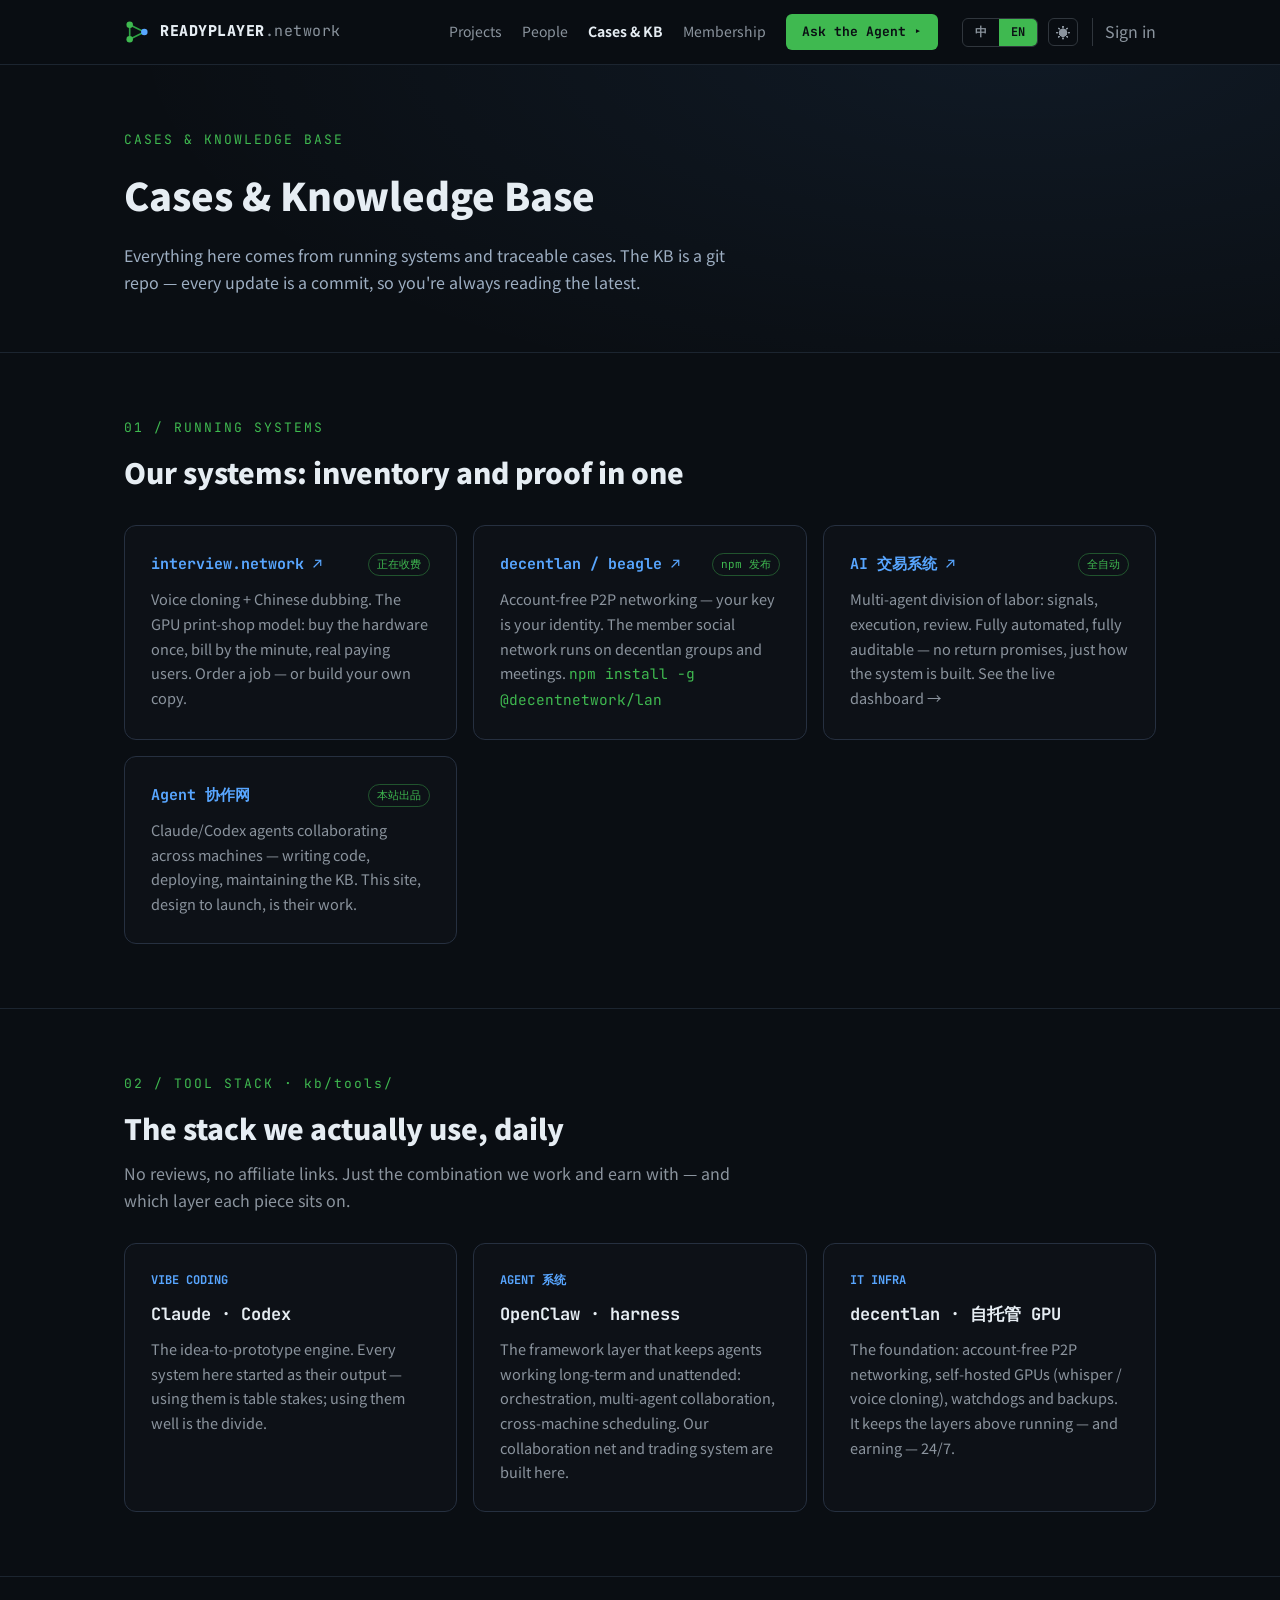
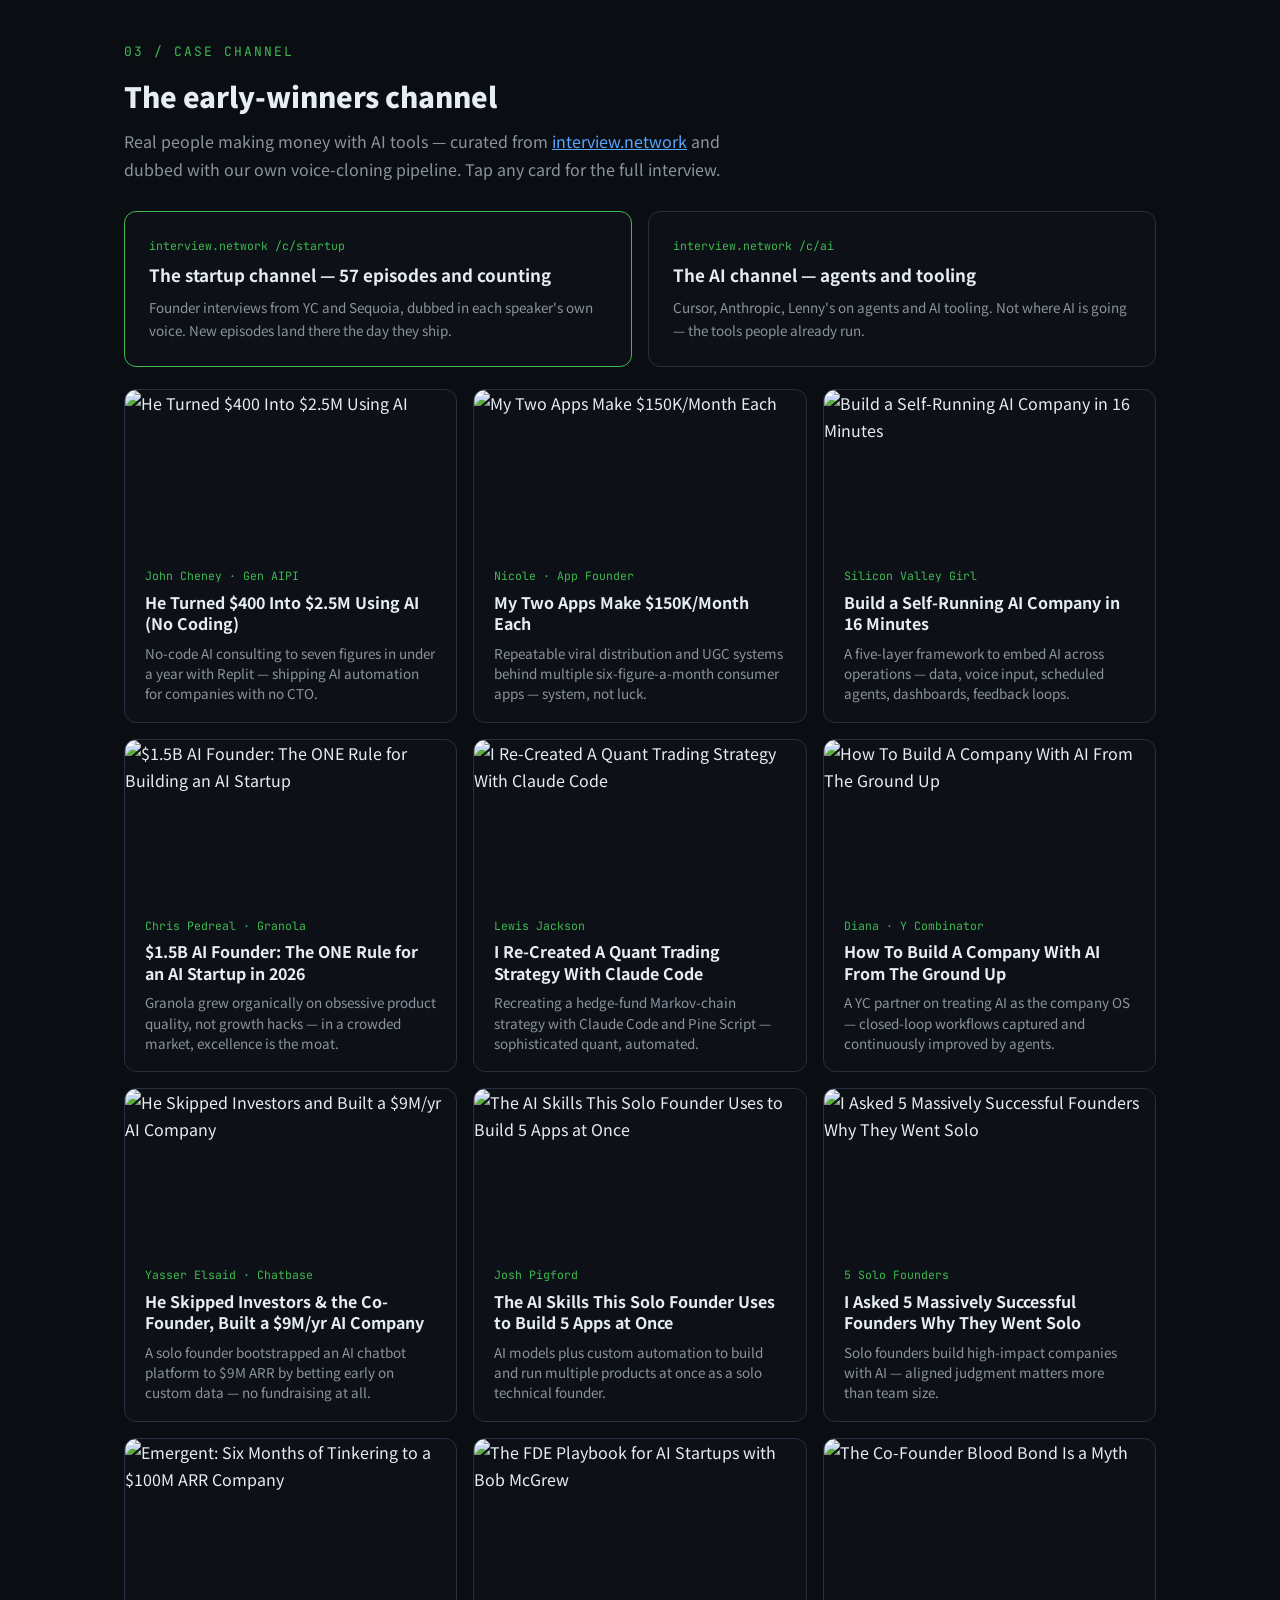
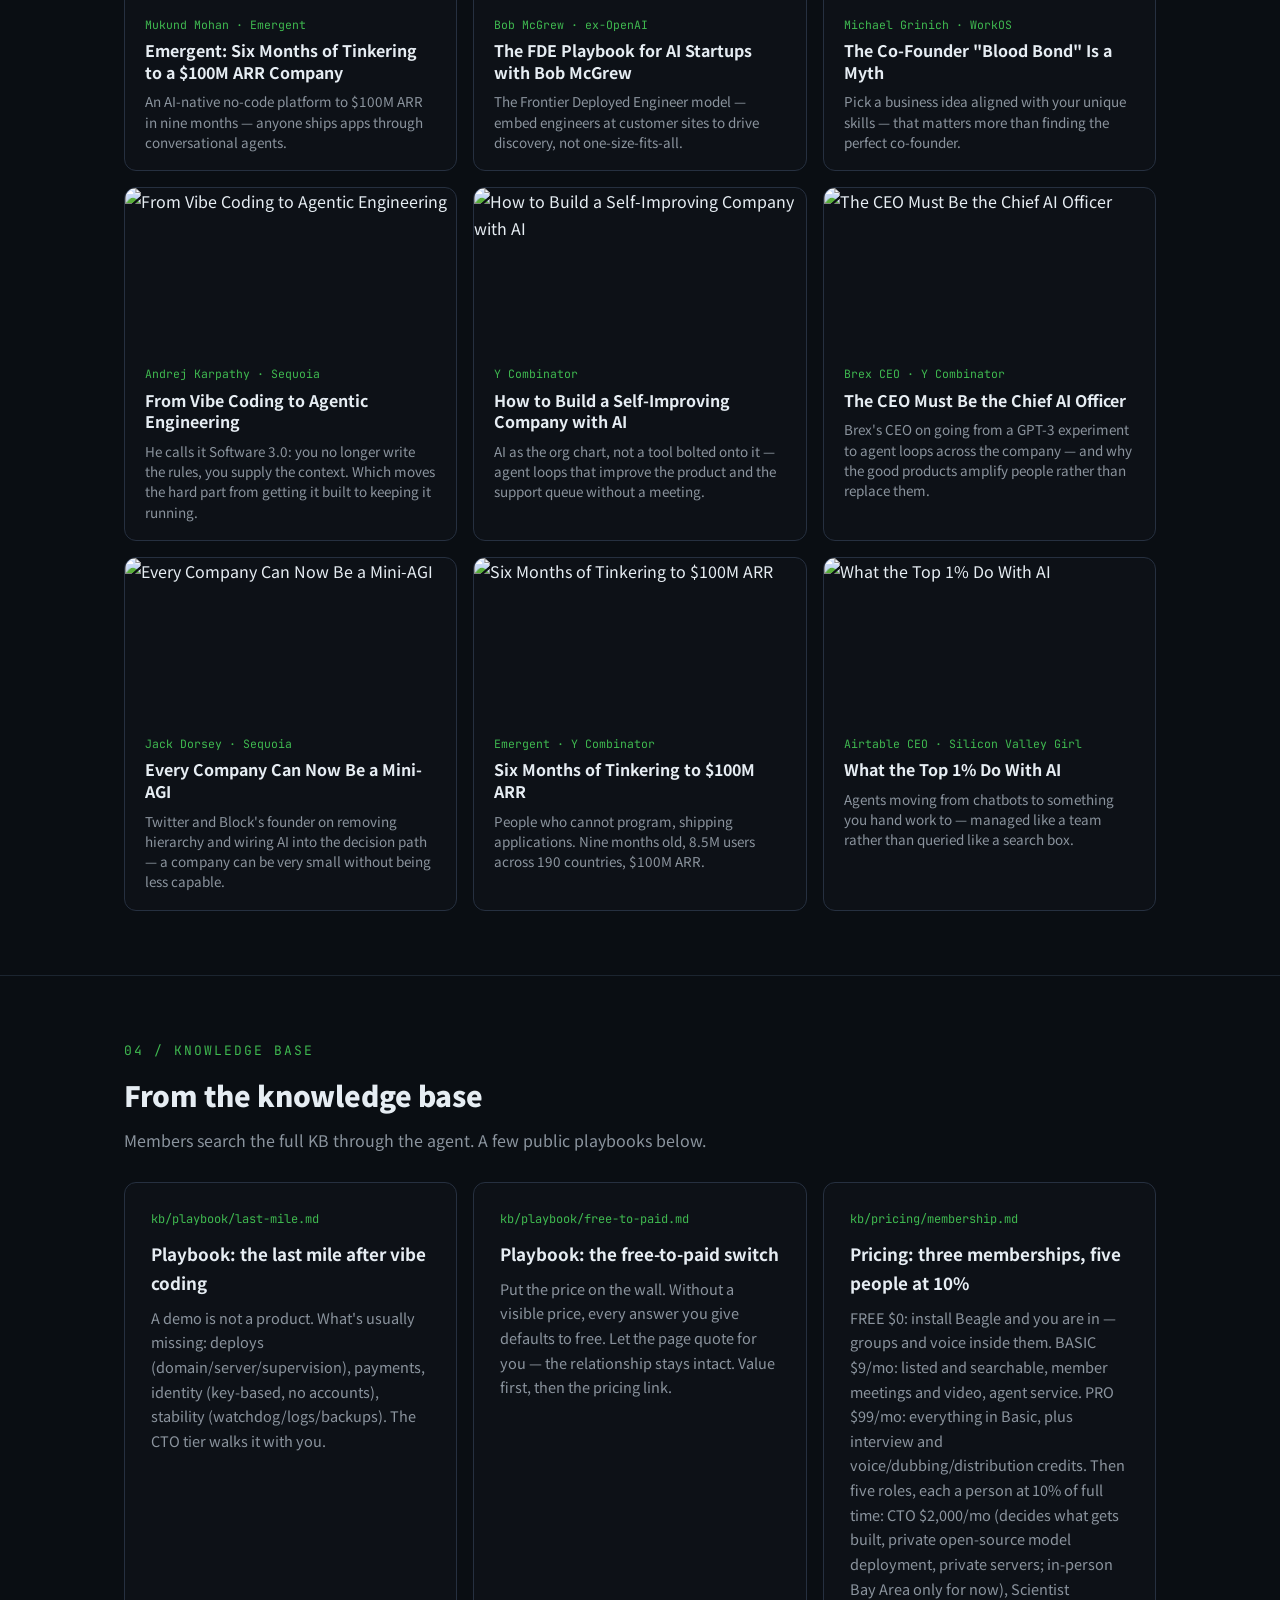
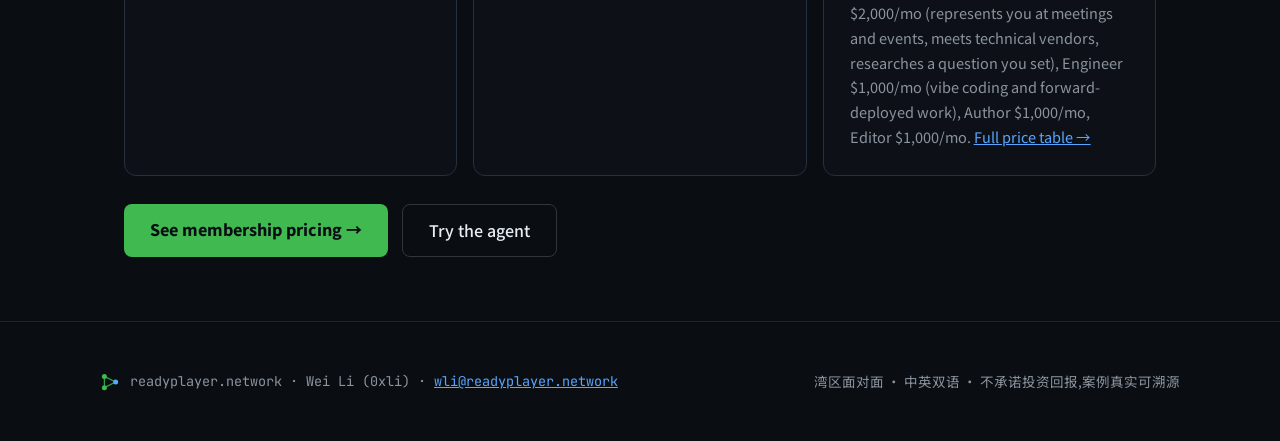
==== commit 57931c9e: "readyplayer.network @ d96d48c Built from the private 0xli/readyplayer repo at d96d48c." ====
--- a/cases.html
+++ b/cases.html
@@ -8,16 +8,16 @@
 <link rel="icon" href="data:image/svg+xml,%3Csvg xmlns='http://www.w3.org/2000/svg' viewBox='0 0 64 64'%3E%3Cline x1='14' y1='14' x2='14' y2='50' stroke='%232ea043' stroke-width='4'/%3E%3Cline x1='14' y1='14' x2='50' y2='32' stroke='%232ea043' stroke-width='4'/%3E%3Cline x1='14' y1='50' x2='50' y2='32' stroke='%232ea043' stroke-width='4'/%3E%3Ccircle cx='14' cy='14' r='8' fill='%233fb950'/%3E%3Ccircle cx='14' cy='50' r='8' fill='%233fb950'/%3E%3Ccircle cx='50' cy='32' r='8' fill='%2358a6ff'/%3E%3C/svg%3E">
 <link rel="preconnect" href="https://fonts.googleapis.com">
 <link href="https://fonts.googleapis.com/css2?family=JetBrains+Mono:wght@400;500;700;800&family=Noto+Sans+SC:wght@400;500;700;900&display=swap" rel="stylesheet">
-<link rel="stylesheet" href="assets/site.css?v=20260920">
-<script src="assets/site.js?v=20260920"></script>
+<link rel="stylesheet" href="assets/site.css?v=20261119">
+<script src="assets/site.js?v=20261119"></script>
 <script src="assets/beagle.js"></script>
 </head>
 <body>
 
-<nav style="position:sticky;top:0;z-index:50;background:var(--nav-bg);backdrop-filter:blur(12px);border-bottom:1px solid var(--line)">
+<nav aria-label="Primary" style="position:sticky;top:0;z-index:50;background:var(--nav-bg);backdrop-filter:blur(12px);border-bottom:1px solid var(--line)">
   <div class="navbar-inner" style="max-width:1080px;margin:0 auto;padding:14px 24px;display:flex;align-items:center;gap:24px">
     <a href="index.html" style="display:flex;align-items:center;gap:10px;text-decoration:none;color:var(--txt)">
-      <svg width="26" height="26" viewBox="0 0 64 64">
+      <svg width="26" height="26" viewBox="0 0 64 64" aria-hidden="true">
         <line x1="14" y1="14" x2="14" y2="50" stroke="var(--acc-line)" stroke-width="4"></line>
         <line x1="14" y1="14" x2="50" y2="32" stroke="var(--acc-line)" stroke-width="4"></line>
         <line x1="14" y1="50" x2="50" y2="32" stroke="var(--acc-line)" stroke-width="4"></line>
@@ -27,8 +27,10 @@
       </svg>
       <span style="font-family:'JetBrains Mono',monospace;font-weight:800;font-size:15px;letter-spacing:.5px">READYPLAYER<span style="color:var(--dim);font-weight:400">.network</span></span>
     </a>
-    <div class="navbar-links" style="flex:1;display:flex;gap:22px;justify-content:flex-end;align-items:center;font-size:14px">
-      <a href="index.html" class="navlink"><span class="zh">首页</span><span class="en">Home</span></a>
+    <div class="navbar-links" style="flex:1;display:flex;gap:20px;justify-content:flex-end;align-items:center;font-size:14px">
+      <a href="projects.html" class="navlink"><span class="zh">项目</span><span class="en">Projects</span></a>
+      <a href="people.html" class="navlink"><span class="zh">人物</span><span class="en">People</span></a>
+      <a href="cases.html" class="navlink nav-sm-hide" aria-current="page"><span class="zh">案例与知识库</span><span class="en">Cases &amp; KB</span></a>
       <a href="index.html#pricing" class="navlink nav-sm-hide"><span class="zh">会员</span><span class="en">Membership</span></a>
       <a href="index.html#contact" class="nav-cta"><span class="zh">问 Agent ▸</span><span class="en">Ask the Agent ▸</span></a>
     </div>
--- a/assets/site.css
+++ b/assets/site.css
@@ -53,6 +53,10 @@
 .btn-ghost{border:1px solid var(--line3);color:var(--txt);font-weight:500;padding:13px 28px;
   border-radius:8px;text-decoration:none;font-size:16px}
 .btn-ghost:hover{border-color:var(--acc2);color:var(--acc2)}
+/* ghost button on always-dark cards (#0d1117) so contrast stays readable in light theme */
+.btn-ghost-dark{border:1px solid #30363d;color:#e6edf3;background:rgba(255,255,255,.04);font-weight:500;padding:13px 28px;
+  border-radius:8px;text-decoration:none;font-size:16px}
+.btn-ghost-dark:hover{border-color:#58a6ff;color:#79b8ff}
 .btn-ghost-green{border:1px solid var(--line3);color:var(--txt);font-weight:700;padding:13px 28px;
   border-radius:8px;text-decoration:none;white-space:nowrap}
 .btn-ghost-green:hover{border-color:var(--acc);color:var(--acc)}
@@ -119,3 +123,69 @@
 
 /* anchors land under the sticky nav; leave room for it */
 [id]{scroll-margin-top:84px}
+
+/* visually hidden utility (keeps content in accessibility tree; skip-links reveal on focus) */
+.visually-hidden:where(:not(:focus-within, :active)){
+  position:absolute !important;clip-path:inset(50%) !important;overflow:hidden !important;
+  width:1px !important;height:1px !important;margin:-1px !important;padding:0 !important;
+  border:0 !important;white-space:nowrap !important
+}
+.skip-link:focus-visible{
+  position:fixed;top:12px;left:12px;z-index:200;background:var(--acc);color:var(--on-acc);
+  font-weight:700;padding:8px 14px;border-radius:8px;text-decoration:none;
+  outline:3px solid var(--acc2);outline-offset:2px
+}
+
+/* directory: Projects & People cards (data-driven via web/assets/directory.js) */
+.filter-bar{display:flex;align-items:center;justify-content:space-between;gap:16px;flex-wrap:wrap;margin:0 0 24px}
+.filter-group{display:flex;gap:8px;flex-wrap:wrap}
+.filter-btn{background:var(--panel);color:var(--dim);border:1px solid var(--line3);border-radius:999px;
+  padding:6px 14px;font:600 13px/1.3 'JetBrains Mono','Noto Sans SC',sans-serif;cursor:pointer;
+  transition:border-color .15s,color .15s,background .15s}
+.filter-btn:hover{border-color:var(--acc2);color:var(--txt)}
+.filter-btn[aria-pressed="true"]{background:var(--acc);color:var(--on-acc);border-color:var(--acc)}
+.filter-btn:focus-visible,.dir-sublink:focus-visible{outline:2px solid var(--acc2);outline-offset:2px}
+.filter-count{font-family:'JetBrains Mono',monospace;font-size:12.5px;color:var(--dim);margin:0}
+
+.dir-grid{display:grid;grid-template-columns:repeat(auto-fit,minmax(min(100%,300px),1fr));gap:16px}
+.dir-card{
+  container-type:inline-size;position:relative;display:flex;flex-direction:column;gap:12px;
+  background:var(--panel);border:1px solid var(--line2);border-radius:12px;padding:24px;
+  transition:border-color .15s,transform .15s,box-shadow .15s
+}
+.dir-card:has(a.card-link:hover){border-color:var(--acc);transform:translateY(-2px)}
+.dir-card:has(a.card-link:focus-visible){border-color:var(--acc);outline:2px solid var(--acc2);outline-offset:2px}
+.dir-card a.card-link{color:inherit;text-decoration:none}
+.dir-card a.card-link::after{content:"";position:absolute;inset:0;border-radius:12px}
+.dir-card a.card-link:focus-visible{outline:none}
+.dir-card:has(a.card-link) a:not(.card-link),
+.dir-card:has(a.card-link) button{position:relative;z-index:1}
+
+.dir-head{display:flex;justify-content:space-between;align-items:flex-start;gap:12px}
+.dir-title-wrap{min-width:0}
+.dir-title{margin:0;font-size:17px;font-weight:800;line-height:1.35;color:var(--txt)}
+.dir-meta{margin:4px 0 0;font-family:'JetBrains Mono',monospace;font-size:12px;color:var(--faint);word-break:break-word}
+.dir-badge{flex:0 0 auto;font-family:'JetBrains Mono','Noto Sans SC',monospace;font-size:11px;font-weight:700;
+  color:var(--acc);border:1px solid var(--acc-soft);border-radius:999px;padding:2px 9px;white-space:nowrap}
+.dir-badge.is-editor{color:var(--acc2);border-color:rgba(88,166,255,.45)}
+.dir-body{display:flex;flex-direction:column;gap:6px;flex:1}
+.dir-headline{margin:0;font-size:14.5px;font-weight:600;color:var(--body);line-height:1.5}
+.dir-desc{margin:0;color:var(--dim);font-size:14px;line-height:1.65;flex:1}
+.dir-foot{display:flex;align-items:center;justify-content:space-between;gap:10px;flex-wrap:wrap;
+  margin-top:auto;padding-top:10px;border-top:1px solid var(--line)}
+.dir-tags{display:flex;gap:6px;flex-wrap:wrap}
+.dir-tag{font-family:'JetBrains Mono',monospace;font-size:11px;color:var(--dim);
+  border:1px solid var(--line3);border-radius:999px;padding:1px 8px}
+.dir-actions{display:flex;gap:12px;flex-wrap:wrap;margin-left:auto}
+.dir-sublink{font-family:'JetBrains Mono','Noto Sans SC',sans-serif;font-size:12.5px;font-weight:600;
+  color:var(--acc2);text-decoration:none}
+.dir-sublink:hover{color:var(--acc2-hover);text-decoration:underline}
+.dir-hint{font-family:'JetBrains Mono',monospace;font-size:12px;color:var(--acc2);margin-left:auto}
+.dir-empty{margin:0;color:var(--dim);font-size:14.5px;padding:24px;border:1px dashed var(--line3);border-radius:12px}
+
+.navlink[aria-current="page"]{color:var(--txt);font-weight:700}
+
+@media (prefers-reduced-motion: reduce){
+  .dir-card,.case-card{transition:none}
+  .dir-card:has(a.card-link:hover),.case-card:hover{transform:none}
+}
